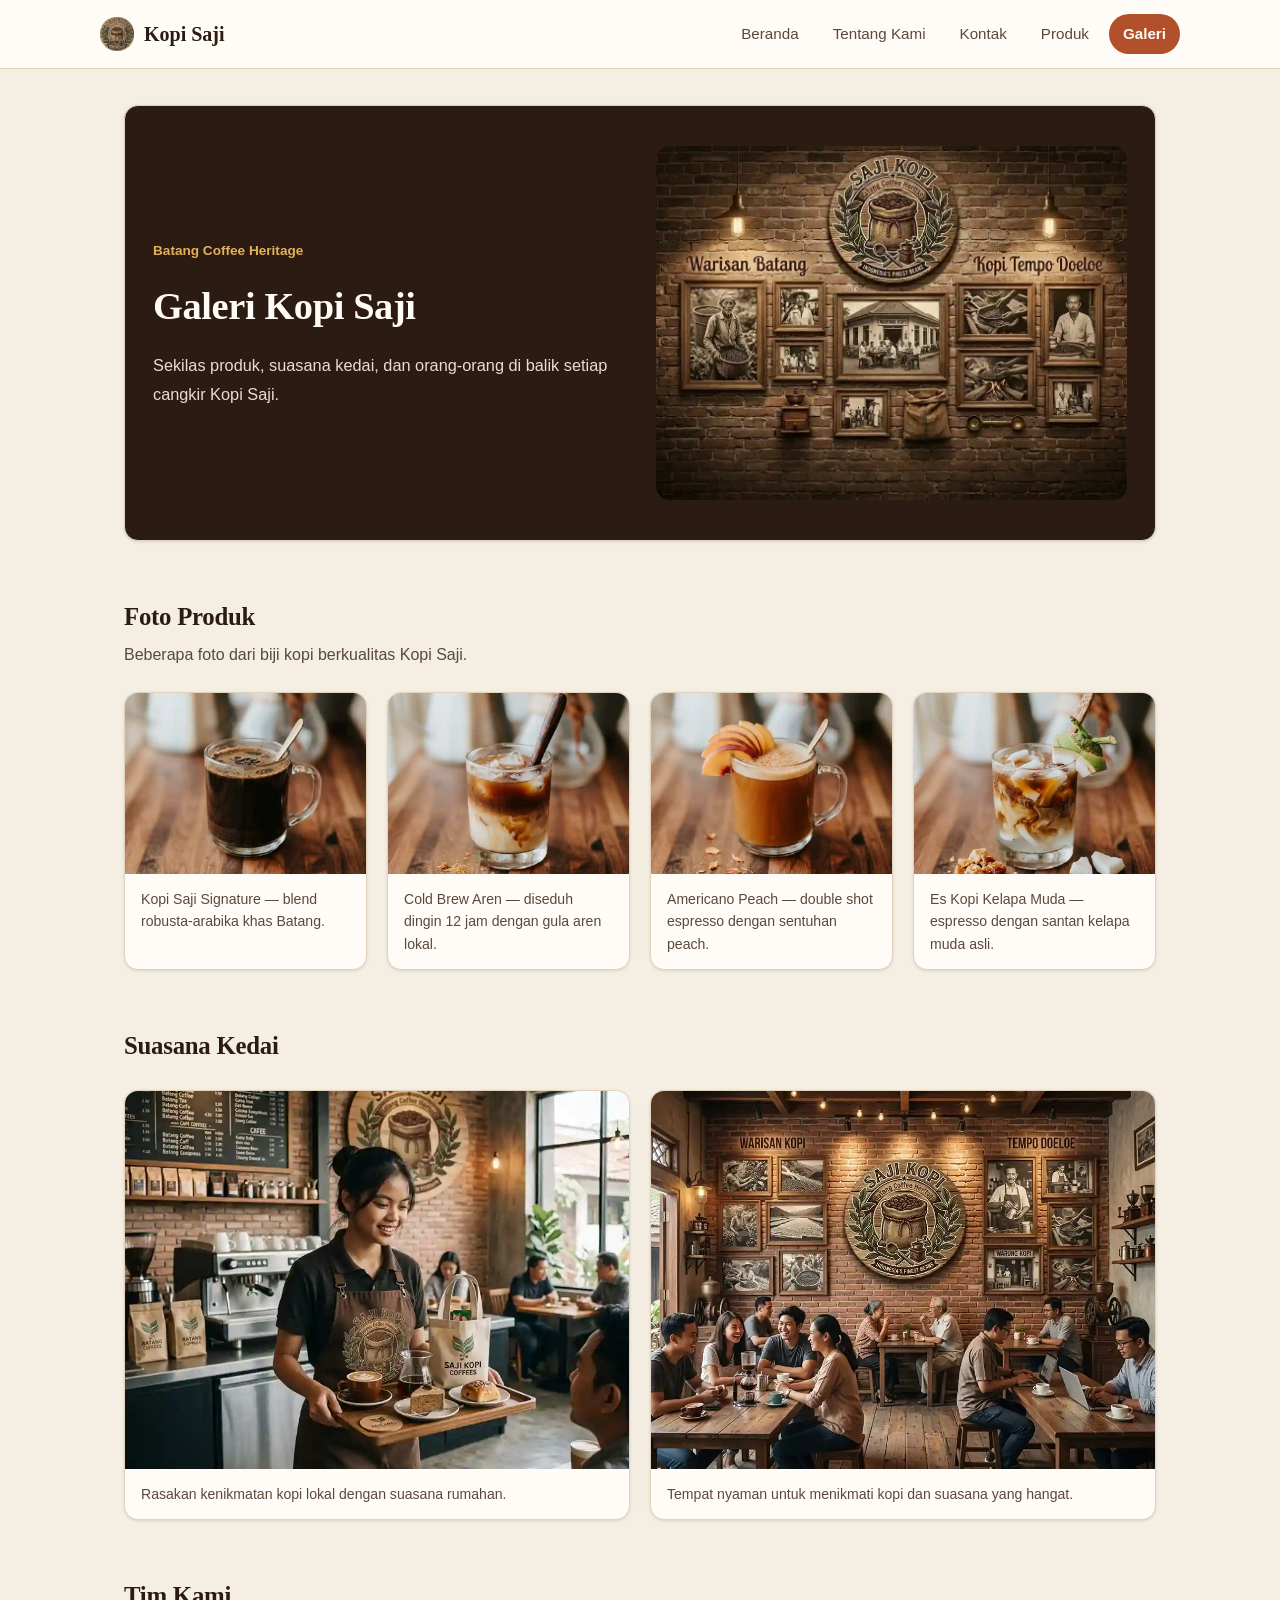
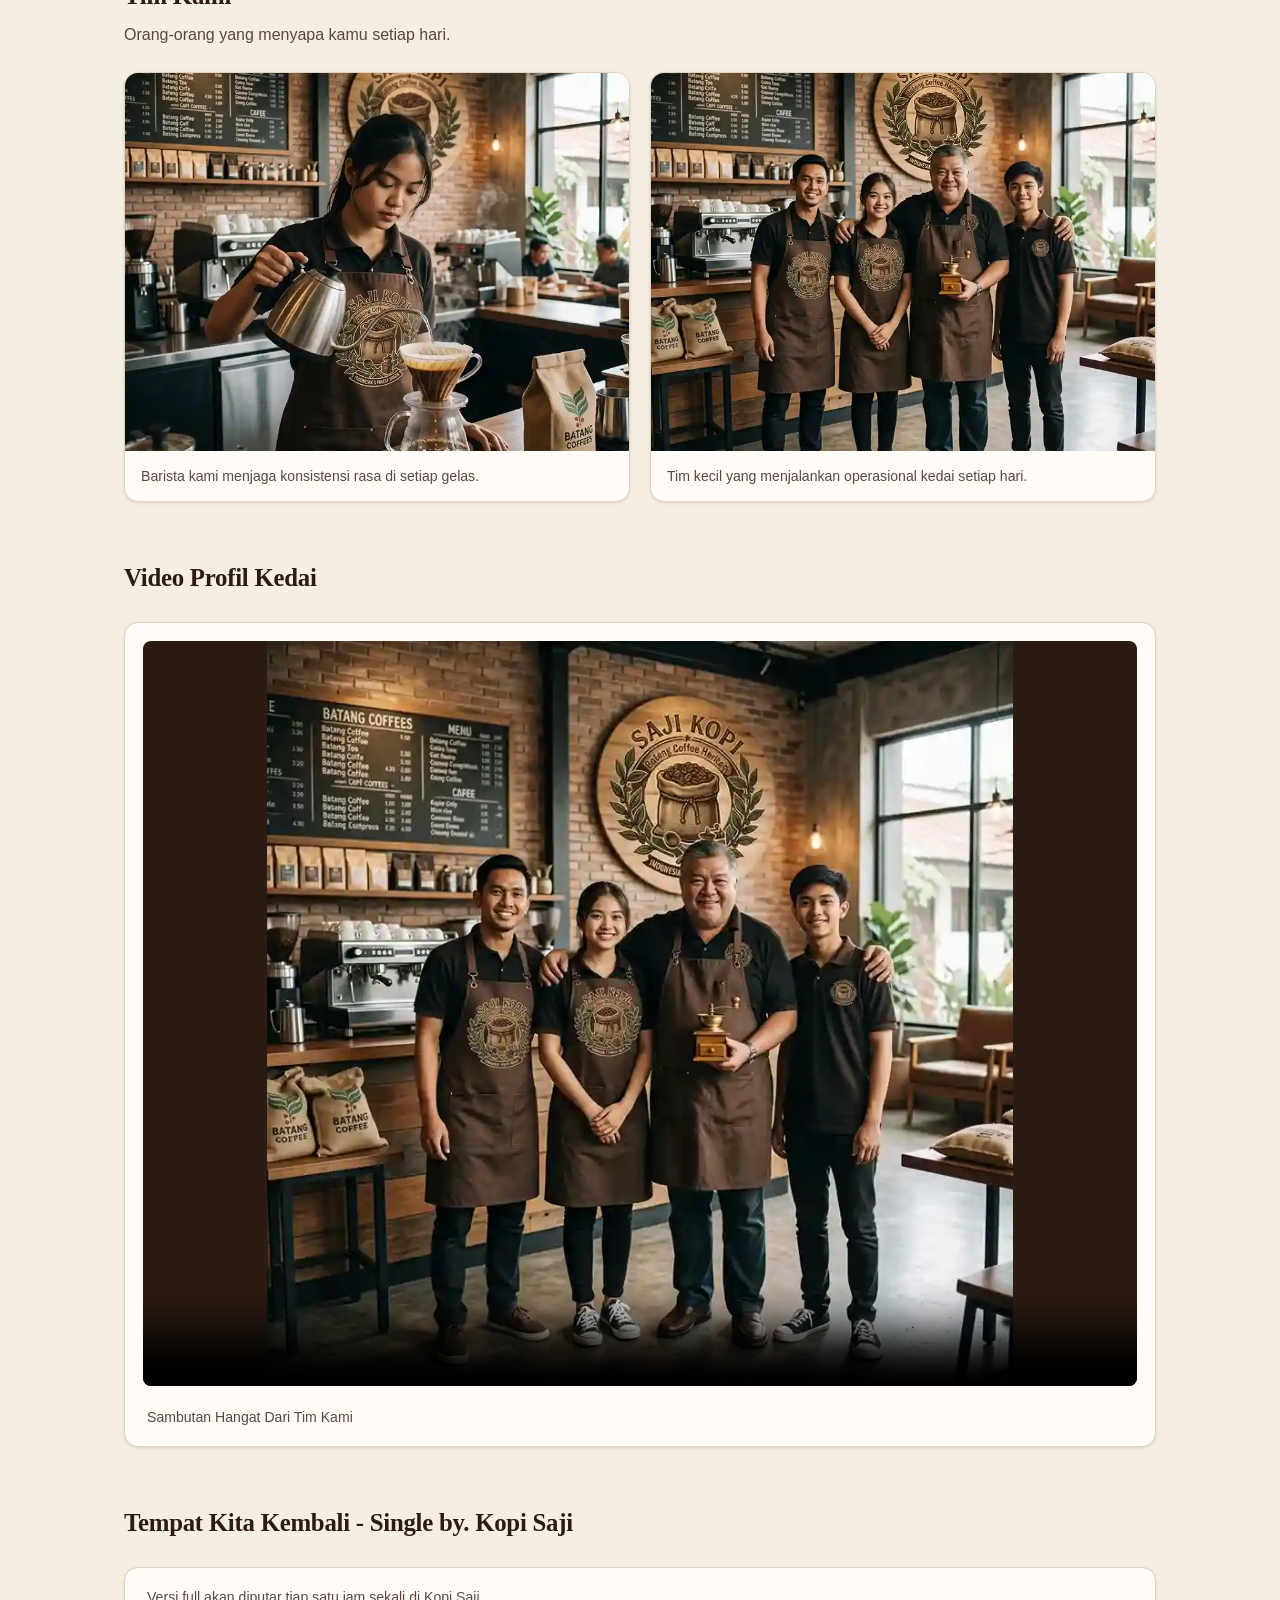
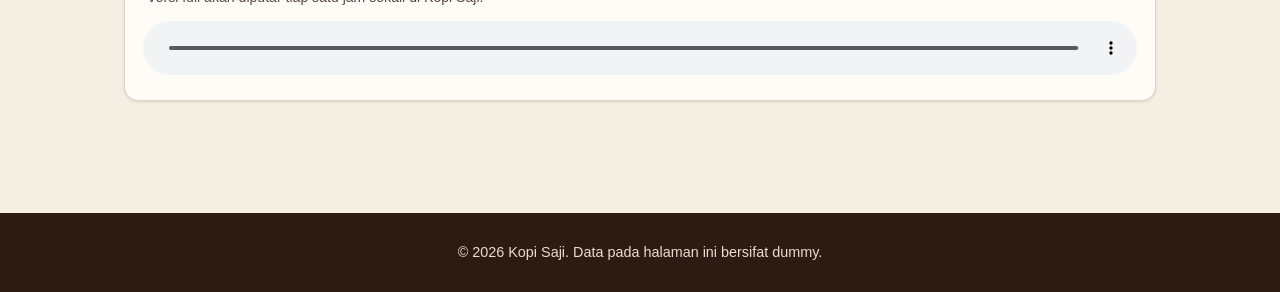
==== galeri.html @ 30e8d6aa "feat p03: Penambahan navigasi galeri, produk, pembenahan layout dan media" ====
<!DOCTYPE html>
<html lang="id">

<head>
    <meta charset="utf-8" />
    <meta name="viewport" content="width=device-width, initial-scale=1" />
    <title>Galeri Kopi Saji - Website UMKM</title>
    <link rel="stylesheet" href="css/style.css" />
</head>

<body>
    <a class="skip-link" href="#konten">Lewati ke konten utama</a>
    <header class="site-header">
        <nav class="nav" aria-label="Navigasi utama">
            <a class="brand" href="index.html">
                <img class="brand-mark" src="assets/images/logo_saji.webp" alt="logo kopi saji" width="34" height="34">
                Kopi Saji
            </a>
            <ul class="nav-list">
                <li><a href="index.html">Beranda</a></li>
                <li><a href="tentang.html">Tentang Kami</a></li>
                <li><a href="index.html#kontak">Kontak</a></li>
                <li><a href="produk.html">Produk</a></li>
                <li><a class="active" aria-current="page" href="galeri.html">Galeri</a></li>
            </ul>
        </nav>
    </header>

    <main id="konten" class="page">
        <section class="about-hero" aria-labelledby="galeri-hero-title">
            <div class="about-copy">
                <span class="eyebrow">Batang Coffee Heritage</span>
                <h1 id="galeri-hero-title">Galeri Kopi Saji</h1>
                <p class="about-desc">Sekilas produk, suasana kedai, dan orang-orang di balik setiap cangkir Kopi
                    Saji.</p>
            </div>
            <div class="about-img-wrapper">
                <img src="assets/images/galeri_saji.webp"
                    alt="Bingkai tempoe doeloe saji" class="about-img" />
            </div>
        </section>

        <section class="section" aria-labelledby="produk-media-title">
            <div class="section-head">
                <h2 id="produk-media-title">Foto Produk</h2>
                <p>Beberapa foto dari biji kopi berkualitas Kopi Saji.</p>
            </div>
            <div class="gallery-grid">
                <figure class="media-card">
                    <img src="assets/images/kopi_signature.webp" alt="Kopi Saji Signature disajikan dalam gelas" />
                    <figcaption>Kopi Saji Signature — blend robusta-arabika khas Batang.</figcaption>
                </figure>
                <figure class="media-card">
                    <img src="assets/images/cold_brew_aren.webp" alt="Cold Brew Aren dengan es dalam gelas" />
                    <figcaption>Cold Brew Aren — diseduh dingin 12 jam dengan gula aren lokal.</figcaption>
                </figure>
                <figure class="media-card">
                    <img src="assets/images/peach_coffee.webp" alt="Americano Peach dengan potongan buah peach" />
                    <figcaption>Americano Peach — double shot espresso dengan sentuhan peach.</figcaption>
                </figure>
                <figure class="media-card">
                    <img src="assets/images/es_kopi_kelapa.webp"
                        alt="Es Kopi Kelapa Muda dengan serutan kelapa di atasnya" />
                    <figcaption>Es Kopi Kelapa Muda — espresso dengan santan kelapa muda asli.</figcaption>
                </figure>
            </div>
        </section>

        <section class="section" aria-labelledby="suasana-title">
            <div class="section-head">
                <h2 id="suasana-title">Suasana Kedai</h2>
            </div>
            <div class="gallery-grid">
                <figure class="media-card">
                    <img src="assets/images/waiters_saji.webp"
                        alt="Suasana kedai Kopi Saji dengan waiters yang siap melayani" />
                    <figcaption>Rasakan kenikmatan kopi lokal dengan suasana rumahan.</figcaption>
                </figure>
                <figure class="media-card">
                    <img src="assets/images/suasana_saji.webp" alt="Suasana pelanggan di kedai Kopi Saji" />
                    <figcaption>Tempat nyaman untuk menikmati kopi dan suasana yang hangat.</figcaption>
                </figure>
            </div>
        </section>

        <section class="section" aria-labelledby="tim-title">
            <div class="section-head">
                <h2 id="tim-title">Tim Kami</h2>
                <p>Orang-orang yang menyapa kamu setiap hari.</p>
            </div>
            <div class="gallery-grid">
                <figure class="media-card">
                    <img src="assets/images/barista_saji.webp" alt="Barista Kopi Saji sedang menyeduh kopi" />
                    <figcaption>Barista kami menjaga konsistensi rasa di setiap gelas.</figcaption>
                </figure>
                <figure class="media-card">
                    <img src="assets/images/saji_team.webp" alt="Tim Kopi Saji berfoto bersama di depan kedai" />
                    <figcaption>Tim kecil yang menjalankan operasional kedai setiap hari.</figcaption>
                </figure>
            </div>
        </section>

        <section class="section" aria-labelledby="video-title">
            <div class="section-head">
                <h2 id="video-title">Video Profil Kedai</h2>
            </div>
            <div class="video-wrap">
                <video controls poster="assets/images/saji_team.webp" aria-describedby="video-note">
                    <source src="assets/video/video_tim_saji.mp4" type="video/mp4">
                    Browser Anda tidak mendukung pemutar video. Silakan unduh video profil kedai melalui tautan
                    WhatsApp kami.
                </video>
                <p id="video-note" class="video-caption">Sambutan Hangat Dari Tim Kami</p>
            </div>
        </section>

        <section class="section" aria-labelledby="audio-title">
            <div class="section-head">
                <h2 id="audio-title">Tempat Kita Kembali - Single by. Kopi Saji</h2>
            </div>
            <div class="video-wrap">
                <p id="audio-note" class="video-caption audio-caption">Versi full akan diputar tiap satu jam sekali di Kopi Saji.</p>
                <audio controls aria-describedby="audio-note" class="audio-player"
                    src="./assets/audio/tempat_kita_kembali.mp3">
                    Browser Anda tidak mendukung pemutar audio.
                </audio>
            </div>
        </section>
    </main>

    <footer class="site-footer">
        <p>&copy; 2026 Kopi Saji. Data pada halaman ini bersifat dummy.</p>
    </footer>

    <script src="js/script.js"></script>
</body>

</html>
---- css/style.css ----
:root {
    --ink: #2c1b12;
    --ink-soft: #5a483c;
    --cream: #f4eee3;
    --paper: #fffcf7;
    --line: #e2d3be;
    --table-border: #b99b72;
    --rust: #b1502a;
    --rust-dark: #8f3f20;
    --gold: #c98a2b;
    --gold-light: #e3b15c;
    --moss: #57623e;

    --font-display: "Iowan Old Style", "Palatino Linotype", Georgia, "Times New Roman", serif;
    --font-body: "Segoe UI", "Helvetica Neue", Arial, sans-serif;

    --radius-lg: 22px;
    --radius-md: 14px;
    --radius-sm: 8px;
    --shadow-card: 0 1px 3px rgba(44, 27, 18, 0.12);
    --content-w: 1080px;
}

* {
    box-sizing: border-box;
}

html {
    scroll-behavior: smooth;
}

@media (prefers-reduced-motion: reduce) {
    html {
        scroll-behavior: auto;
    }

    * {
        animation-duration: 0.01ms !important;
        transition-duration: 0.01ms !important;
    }
}

body {
    margin: 0;
    color: var(--ink);
    background-color: var(--cream);
    font-family: var(--font-body);
    line-height: 1.6;
}

h1,
h2,
h3 {
    font-family: var(--font-display);
    color: var(--ink);
    letter-spacing: -0.01em;
}

p {
    max-width: 68ch;
}

a {
    color: var(--rust-dark);
}

img {
    max-width: 100%;
    height: auto;
    display: block;
}

.page {
    max-width: var(--content-w);
    margin: 0 auto;
    padding: 36px 24px 64px;
}

/* Header & navigasi */
#kontak {
    scroll-margin-top: 90px;
}

.site-header {
    padding: 14px 24px;
    background: var(--paper);
    border-bottom: 1px solid var(--line);
    position: sticky;
    top: 0;
    z-index: 20;
}

.nav {
    max-width: var(--content-w);
    margin: 0 auto;
    display: flex;
    align-items: center;
    justify-content: space-between;
    gap: 16px;
    flex-wrap: wrap;
}

.brand {
    display: inline-flex;
    align-items: center;
    gap: 10px;
    color: var(--ink);
    font-family: var(--font-display);
    font-weight: 700;
    font-size: 1.25rem;
    text-decoration: none;
}

.brand-mark {
    width: 34px;
    height: 34px;
    flex-shrink: 0;
}

.nav-toggle {
    display: none;
}

.nav-list {
    display: flex;
    padding: 0;
    margin: 0;
    list-style: none;
    gap: 6px;
    flex-wrap: wrap;
}

.nav-list a {
    display: inline-block;
    padding: 8px 14px;
    border-radius: 999px;
    color: var(--ink-soft);
    text-decoration: none;
    font-size: 0.95rem;
}

.nav-list a:hover {
    background: var(--cream);
    color: var(--ink);
}

.nav-list a.active,
.nav-list a[aria-current="page"] {
    font-weight: 700;
    color: var(--paper);
    background: var(--rust);
}

@media (max-width: 640px) {
    .nav-list {
        width: 100%;
        justify-content: flex-start;
        gap: 4px;
    }

    .nav-list a {
        padding: 8px 10px;
        font-size: 0.88rem;
    }
}

/*Hero*/
.hero {
    padding: 44px 32px;
    color: var(--paper);
    background: var(--ink);
    border-radius: var(--radius-md);
    display: grid;
    grid-template-columns: 1.1fr 0.9fr;
    align-items: center;
    gap: 32px;
}

.eyebrow {
    display: inline-block;
    font-size: 0.85rem;
    font-weight: 600;
    color: var(--gold-light);
    margin-bottom: 14px;
}

.hero h1 {
    margin: 0 0 14px 0;
    color: var(--paper);
    font-size: clamp(2.1rem, 4vw, 3rem);
    line-height: 1.08;
}

.hero-desc {
    margin: 0 0 26px 0;
    max-width: 42ch;
    font-size: 1.05rem;
    color: #ecdccd;
}

.hero-action {
    margin: 0;
}

button,
.btn {
    padding: 13px 28px;
    color: var(--ink);
    font-weight: 700;
    font-size: 0.95rem;
    font-family: var(--font-body);
    cursor: pointer;
    background-color: var(--gold-light);
    border: none;
    border-radius: 999px;
    transition: background-color 0.2s, transform 0.1s;
}

button:hover,
.btn:hover {
    background-color: var(--gold);
}

button:active,
.btn:active {
    transform: scale(0.98);
}

.hero-img {
    width: 100%;
    aspect-ratio: 4 / 3;
    object-fit: cover;
    border-radius: var(--radius-md);
}

@media (max-width: 720px) {
    .hero {
        grid-template-columns: 1fr;
        padding: 40px 22px;
        text-align: left;
    }
}

/*Section*/
.section {
    margin-top: 56px;
}

.section-head {
    margin-bottom: 24px;
    max-width: 62ch;
}

.section-head h2 {
    font-size: 1.55rem;
    margin: 0 0 6px 0;
}

.section-head p {
    margin: 0;
    color: var(--ink-soft);
}

/*Kontak*/
.contact-card {
    background: var(--paper);
    border: 1px solid var(--line);
    border-radius: var(--radius-lg);
    padding: 8px;
    box-shadow: var(--shadow-card);
    display: grid;
    grid-template-columns: repeat(3, 1fr);
}

.contact-item {
    padding: 22px 20px;
}

.contact-item strong {
    display: block;
    color: var(--rust-dark);
    margin-bottom: 6px;
    font-size: 0.95rem;
    font-family: var(--font-display);
}

.contact-item p {
    margin: 0;
    font-size: 0.92rem;
    color: var(--ink-soft);
}

.contact-item a {
    color: var(--rust-dark);
    font-weight: 700;
    text-decoration: underline;
}

.contact-item a:hover {
    color: var(--ink);
}

@media (max-width: 700px) {
    .contact-card {
        grid-template-columns: 1fr;
    }
}

/*Product cards*/
.products {
    display: grid;
    grid-template-columns: repeat(auto-fit, minmax(220px, 1fr));
    gap: 20px;
}

.product-card {
    background: var(--paper);
    border: 1px solid var(--line);
    border-radius: var(--radius-md);
    overflow: hidden;
    box-shadow: var(--shadow-card);
    margin: 0;
}

.product-card img {
    width: 100%;
    aspect-ratio: 4 / 3;
    object-fit: cover;
}

.product-card figcaption {
    padding: 16px 18px 18px;
}

.product-header {
    display: flex;
    align-items: baseline;
    justify-content: space-between;
    gap: 8px;
    margin-bottom: 6px;
}

.product-header h3 {
    margin: 0;
    font-size: 1.05rem;
}

.price {
    flex-shrink: 0;
    font-weight: 700;
    font-family: var(--font-body);
    color: var(--rust-dark);
    background-color: #f7ede2;
    padding: 4px 10px;
    border-radius: var(--radius-sm);
    font-size: 0.85rem;
    white-space: nowrap;
}

.product-card p {
    margin: 0;
    font-size: 0.9rem;
    color: var(--ink-soft);
}

.new-badge {
    display: inline-block;
    font-size: 0.72rem;
    font-weight: 700;
    color: var(--paper);
    background: var(--moss);
    padding: 3px 9px;
    border-radius: 999px;
    margin-bottom: 8px;
}

/*Aside*/
.aside-note {
    margin-top: 44px;
    background: var(--paper);
    border-left: 4px solid var(--rust);
    border-radius: var(--radius-md);
    padding: 22px 26px;
    box-shadow: var(--shadow-card);
}

.aside-note h2 {
    margin: 0 0 8px 0;
    font-size: 1.1rem;
    color: var(--rust-dark);
}

.aside-note p {
    margin: 0;
    font-size: 0.95rem;
    color: var(--ink-soft);
}

/*Hero card (Tentang / Produk / Galeri)*/
.about-hero {
    background: var(--ink);
    border: 1px solid var(--line);
    border-radius: var(--radius-md);
    padding: 40px 28px;
    display: grid;
    grid-template-columns: 1fr 1fr;
    gap: 32px;
    align-items: center;
    box-shadow: var(--shadow-card);
}

.about-hero .eyebrow {
    color: var(--gold-light);
}

.about-hero h1 {
    margin: 0 0 14px 0;
    font-size: clamp(1.9rem, 3.4vw, 2.4rem);
    color: var(--paper);
}

.about-desc {
    margin: 0;
    color: #ecdccd;
    font-size: 1.02rem;
    line-height: 1.75;
}

.about-img {
    width: 100%;
    aspect-ratio: 4 / 3;
    object-fit: cover;
    border-radius: var(--radius-md);
}

@media (max-width: 720px) {
    .about-hero {
        grid-template-columns: 1fr;
        padding: 32px 22px;
    }
}

.values-grid {
    display: grid;
    grid-template-columns: repeat(auto-fit, minmax(230px, 1fr));
    gap: 20px;
}

.value-item {
    background: var(--paper);
    border: 1px solid var(--line);
    border-radius: var(--radius-md);
    padding: 26px 22px;
    box-shadow: var(--shadow-card);
}

.value-icon {
    width: 40px;
    height: 40px;
    color: var(--rust);
    margin-bottom: 14px;
}

.value-item h3 {
    margin: 0 0 8px 0;
    font-size: 1.08rem;
}

.value-item p {
    margin: 0;
    font-size: 0.92rem;
    color: var(--ink-soft);
    line-height: 1.55;
}

/*Produk — kategori & tabel*/
.intro-lede {
    font-size: 1.05rem;
    color: var(--ink-soft);
    max-width: 62ch;
}

.category-list {
    display: grid;
    grid-template-columns: repeat(auto-fit, minmax(200px, 1fr));
    gap: 14px;
    padding: 0;
    margin: 0 0 8px 0;
    list-style: none;
}

.category-list li {
    background: var(--paper);
    border: 1px solid var(--line);
    border-radius: var(--radius-sm);
    padding: 14px 16px;
    font-size: 0.92rem;
    color: var(--ink-soft);
}

.price-table-wrap {
    background: var(--paper);
    border: 1px solid var(--table-border);
    border-radius: var(--radius-md);
    overflow: hidden;
    overflow-x: auto;
}

table {
    width: 100%;
    border-collapse: collapse;
    min-width: 480px;
}

caption {
    text-align: left;
    font-weight: 700;
    padding: 16px 18px 4px;
    font-family: var(--font-display);
    color: var(--ink);
}

thead th {
    text-align: left;
    font-size: 0.82rem;
    letter-spacing: 0.02em;
    color: var(--paper);
    background: var(--rust-dark);
    padding: 12px 18px;
    border-bottom: 2px solid var(--ink);
}

tbody th,
tbody td {
    padding: 12px 18px;
    border-bottom: 1px solid var(--table-border);
    font-size: 0.94rem;
}

tbody th {
    text-align: left;
    font-weight: 600;
    color: var(--ink);
}

tbody td.price-cell {
    color: var(--rust-dark);
    font-weight: 700;
    white-space: nowrap;
}

tbody tr:nth-child(even) {
    background: var(--cream);
}

tbody tr:last-child th,
tbody tr:last-child td {
    border-bottom: none;
}

/*Galeri*/
.gallery-grid {
    display: grid;
    grid-template-columns: repeat(auto-fit, minmax(240px, 1fr));
    gap: 20px;
}

.media-card {
    margin: 0;
    background: var(--paper);
    border: 1px solid var(--line);
    border-radius: var(--radius-md);
    overflow: hidden;
    box-shadow: var(--shadow-card);
}

.media-card img {
    width: 100%;
    aspect-ratio: 4 / 3;
    object-fit: cover;
}

.media-card figcaption {
    padding: 14px 16px;
    font-size: 0.88rem;
    color: var(--ink-soft);
}

.video-wrap {
    background: var(--paper);
    border: 1px solid var(--line);
    border-radius: var(--radius-md);
    padding: 18px;
    box-shadow: var(--shadow-card);
}

.video-wrap video {
    width: 100%;
    aspect-ratio: 4 / 3;
    border-radius: var(--radius-sm);
    background: var(--ink);
}

.video-caption {
    margin: 12px 4px 0;
    font-size: 0.88rem;
    color: var(--ink-soft);
}

.audio-caption {
    margin: 0 4px 12px;
}

.audio-player {
    width: 100%;
}

/*Asebilitas dan footer*/
.skip-link {
    position: absolute;
    left: -9999px;
    padding: 8px 12px;
    color: var(--paper);
    background: var(--ink);
    border-radius: var(--radius-sm);
    z-index: 30;
}

.skip-link:focus {
    top: 8px;
    left: 8px;
}

a:focus-visible,
button:focus-visible,
.nav-list a:focus-visible {
    outline: 3px solid #2563eb;
    outline-offset: 3px;
}

.site-footer {
    padding: 28px 24px;
    color: #ecdccd;
    text-align: center;
    background: var(--ink);
    margin-top: 48px;
    font-size: 0.9rem;
}

.site-footer p {
    margin: 0 auto;
    max-width: var(--content-w);
}
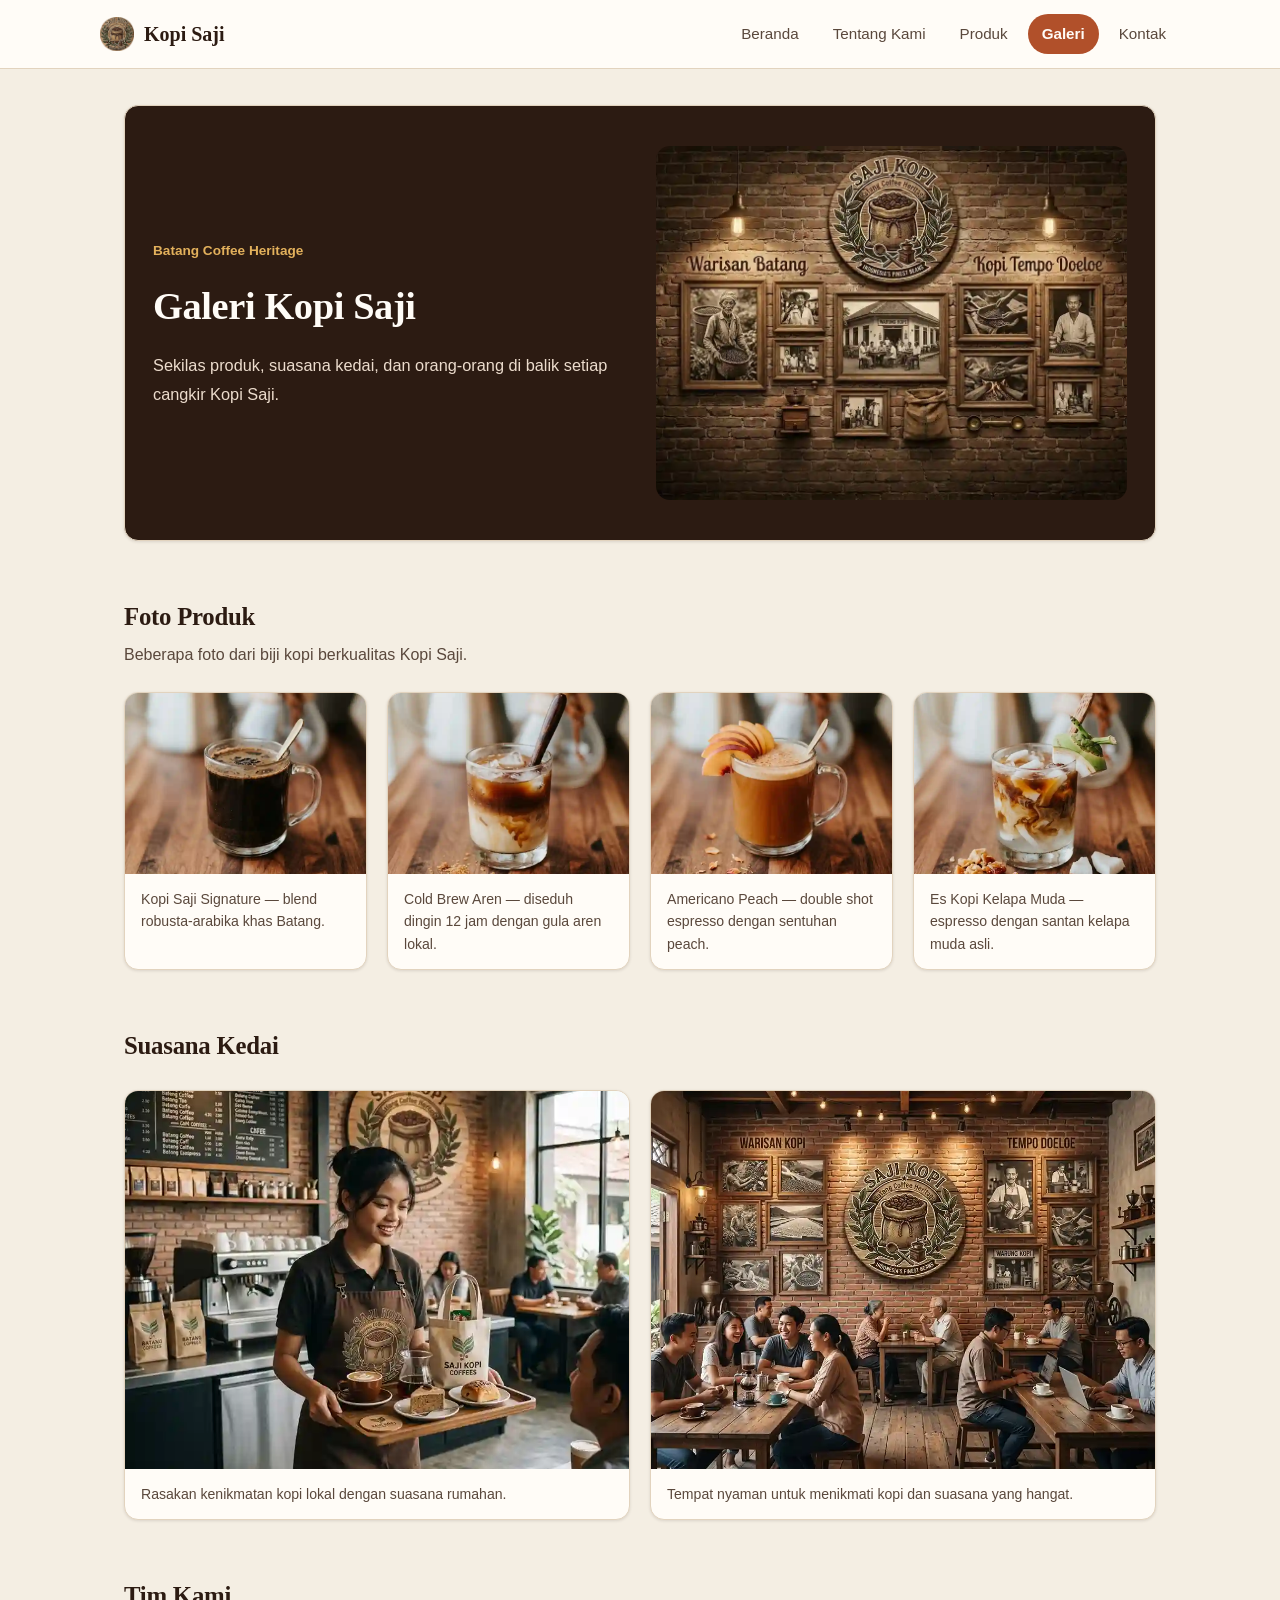
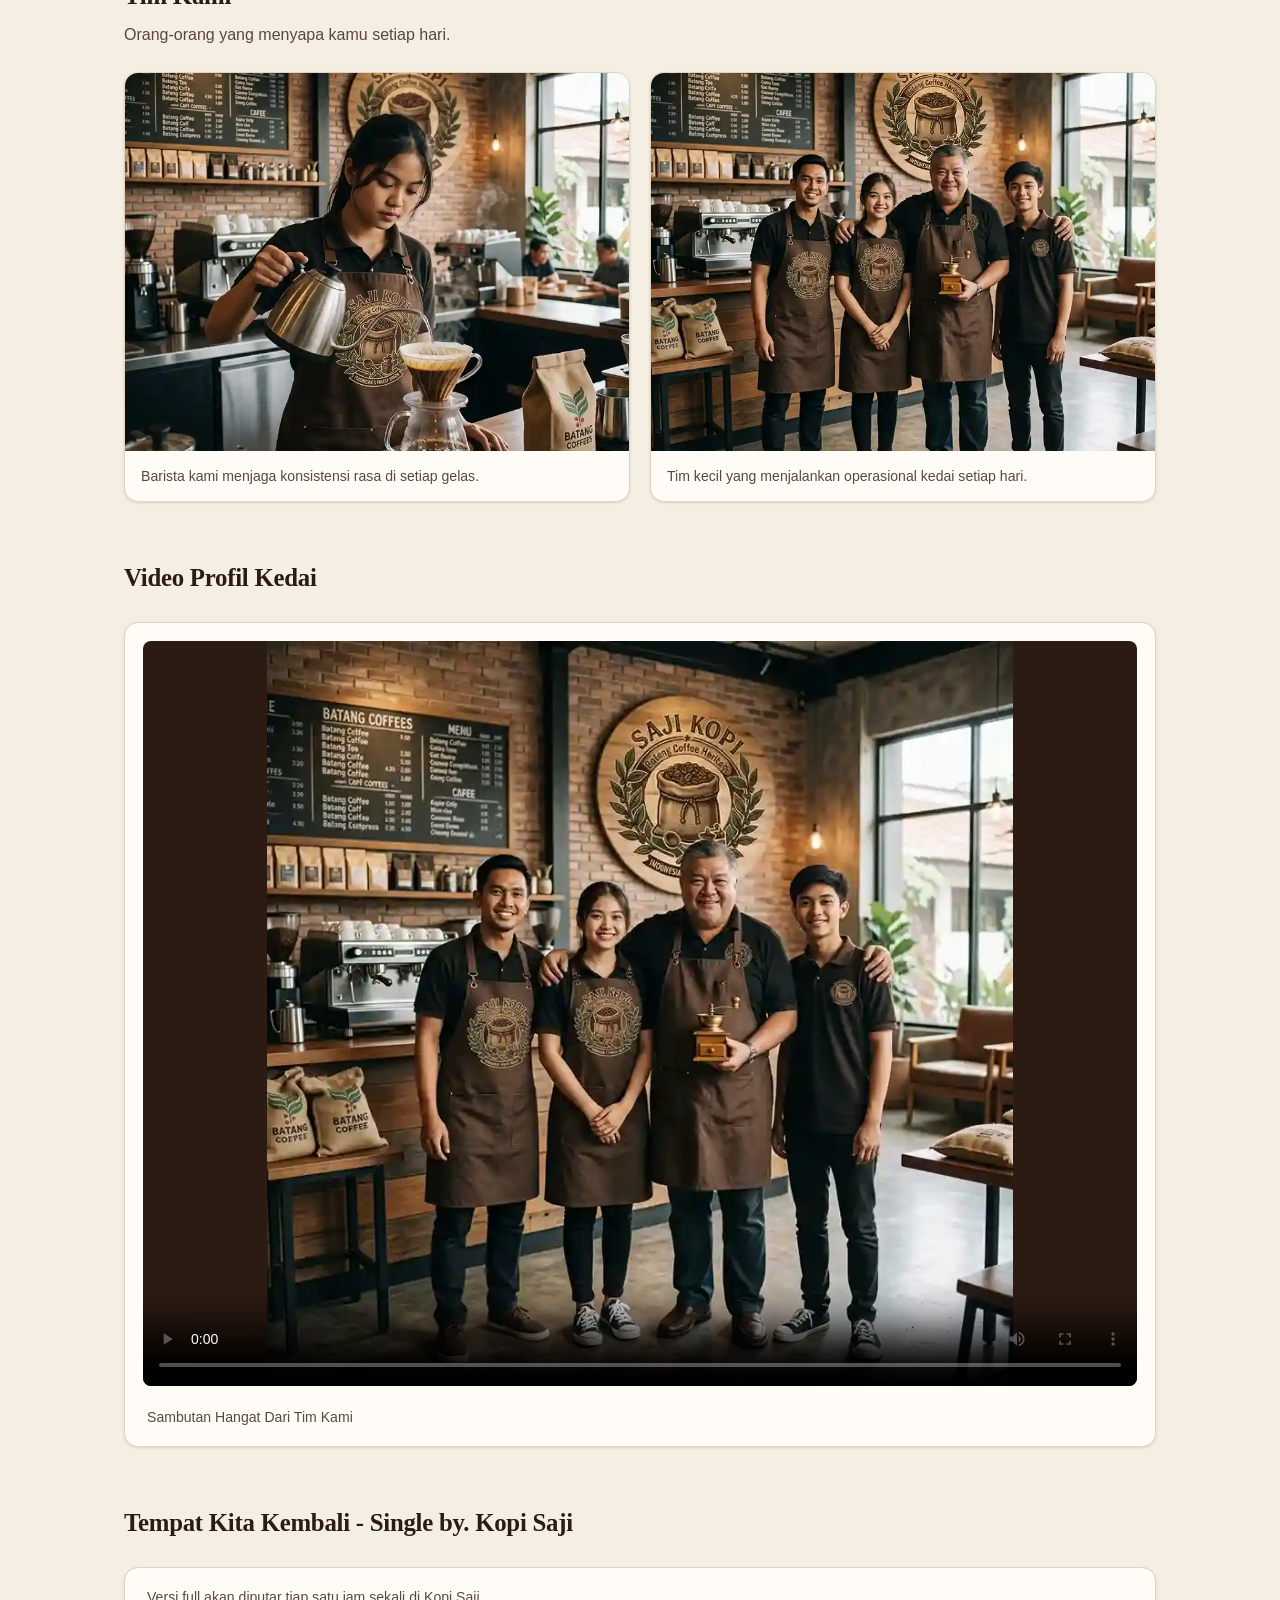
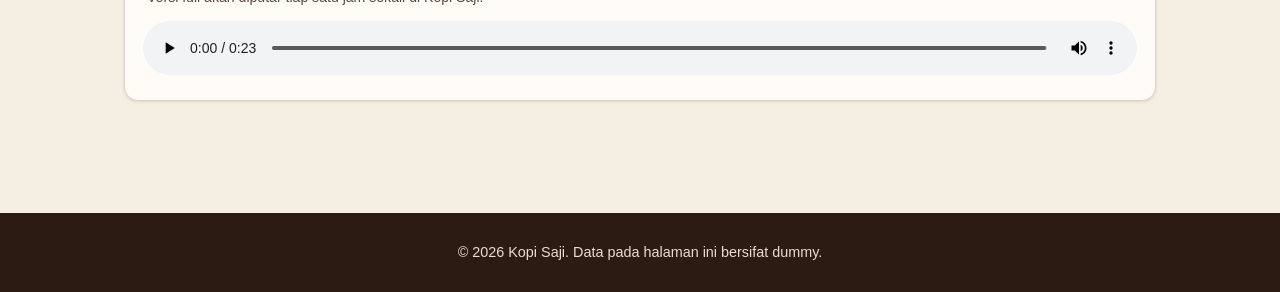
==== commit 7cb7e1f8: "feat P04: Penambahan navigasi KONTAK dan penambahan form.js" ====
--- a/galeri.html
+++ b/galeri.html
@@ -19,9 +19,9 @@
             <ul class="nav-list">
                 <li><a href="index.html">Beranda</a></li>
                 <li><a href="tentang.html">Tentang Kami</a></li>
-                <li><a href="index.html#kontak">Kontak</a></li>
                 <li><a href="produk.html">Produk</a></li>
                 <li><a class="active" aria-current="page" href="galeri.html">Galeri</a></li>
+                <li><a href="kontak.html">Kontak</a></li>
             </ul>
         </nav>
     </header>
@@ -131,8 +131,6 @@
     <footer class="site-footer">
         <p>&copy; 2026 Kopi Saji. Data pada halaman ini bersifat dummy.</p>
     </footer>
-
-    <script src="js/script.js"></script>
 </body>
 
 </html>
--- a/css/style.css
+++ b/css/style.css
@@ -633,6 +633,9 @@
 
 a:focus-visible,
 button:focus-visible,
+input:focus-visible,
+select:focus-visible,
+textarea:focus-visible,
 .nav-list a:focus-visible {
     outline: 3px solid #2563eb;
     outline-offset: 3px;
@@ -650,4 +653,183 @@
 .site-footer p {
     margin: 0 auto;
     max-width: var(--content-w);
+}
+
+/*Form kontak*/
+.contact-layout {
+    display: grid;
+    grid-template-columns: 1.6fr 1fr;
+    gap: 28px;
+    align-items: start;
+}
+
+.form-card {
+    display: grid;
+    grid-template-columns: 1fr 1fr;
+    gap: 0 20px;
+    padding: 28px 24px;
+    background: var(--paper);
+    border: 1px solid var(--line);
+    border-radius: var(--radius-lg);
+    box-shadow: var(--shadow-card);
+}
+
+.form-note,
+.form-card fieldset,
+.field-full,
+.form-card > button {
+    grid-column: 1 / -1;
+}
+
+.form-note {
+    margin: 0 0 20px 0;
+    font-size: 0.92rem;
+    color: var(--ink-soft);
+}
+
+.field {
+    margin-bottom: 18px;
+}
+
+.field label {
+    display: block;
+    margin-bottom: 6px;
+    font-weight: 600;
+}
+
+input[type="text"],
+input[type="email"],
+input[type="tel"],
+select,
+textarea {
+    width: 100%;
+    padding: 10px 12px;
+    font: inherit;
+    color: var(--ink);
+    background: #ffffff;
+    border: 1px solid var(--table-border);
+    border-radius: var(--radius-sm);
+}
+
+textarea {
+    resize: vertical;
+}
+
+.help-text {
+    margin: 6px 0 0 0;
+    font-size: 0.85rem;
+    color: var(--ink-soft);
+}
+
+fieldset {
+    margin: 0 0 18px 0;
+    padding: 14px 16px 8px;
+    border: 1px solid var(--line);
+    border-radius: var(--radius-sm);
+}
+
+legend {
+    padding: 0 8px;
+    font-weight: 600;
+}
+
+.choice-group {
+    display: grid;
+    grid-template-columns: repeat(auto-fit, minmax(170px, 1fr));
+    gap: 10px 20px;
+}
+
+.choice {
+    display: flex;
+    align-items: center;
+    gap: 8px;
+    margin-bottom: 8px;
+}
+
+.choice input {
+    margin: 0;
+    flex-shrink: 0;
+}
+
+.form-card > button {
+    justify-self: start;
+}
+
+/* Sidebar: info cepat + preview, mengisi ruang di samping form */
+.contact-side {
+    display: flex;
+    flex-direction: column;
+    gap: 20px;
+}
+
+.side-card {
+    padding: 22px 20px;
+    background: var(--paper);
+    border: 1px solid var(--line);
+    border-radius: var(--radius-lg);
+    box-shadow: var(--shadow-card);
+}
+
+.side-card h3 {
+    margin: 0 0 14px 0;
+    font-size: 1.05rem;
+    color: var(--rust-dark);
+}
+
+.side-list {
+    margin: 0;
+}
+
+.side-item {
+    padding: 10px 0;
+    border-top: 1px solid var(--line);
+}
+
+.side-item:first-child {
+    border-top: none;
+    padding-top: 0;
+}
+
+.side-item dt {
+    font-size: 0.82rem;
+    font-weight: 600;
+    color: var(--ink-soft);
+}
+
+.side-item dd {
+    margin: 3px 0 0 0;
+    font-size: 0.94rem;
+}
+
+.side-item dd a {
+    color: var(--rust-dark);
+    font-weight: 700;
+}
+
+#preview-form {
+    margin: 0;
+    padding: 16px;
+    color: var(--ink);
+    font-size: 0.88rem;
+    white-space: pre-wrap;
+    overflow-wrap: anywhere;
+    background: var(--cream);
+    border: 1px solid var(--line);
+    border-radius: var(--radius-md);
+}
+
+@media (max-width: 900px) {
+    .contact-layout {
+        grid-template-columns: 1fr;
+    }
+}
+
+@media (max-width: 560px) {
+    .form-card {
+        grid-template-columns: 1fr;
+    }
+
+    .field {
+        grid-column: 1 / -1;
+    }
 }
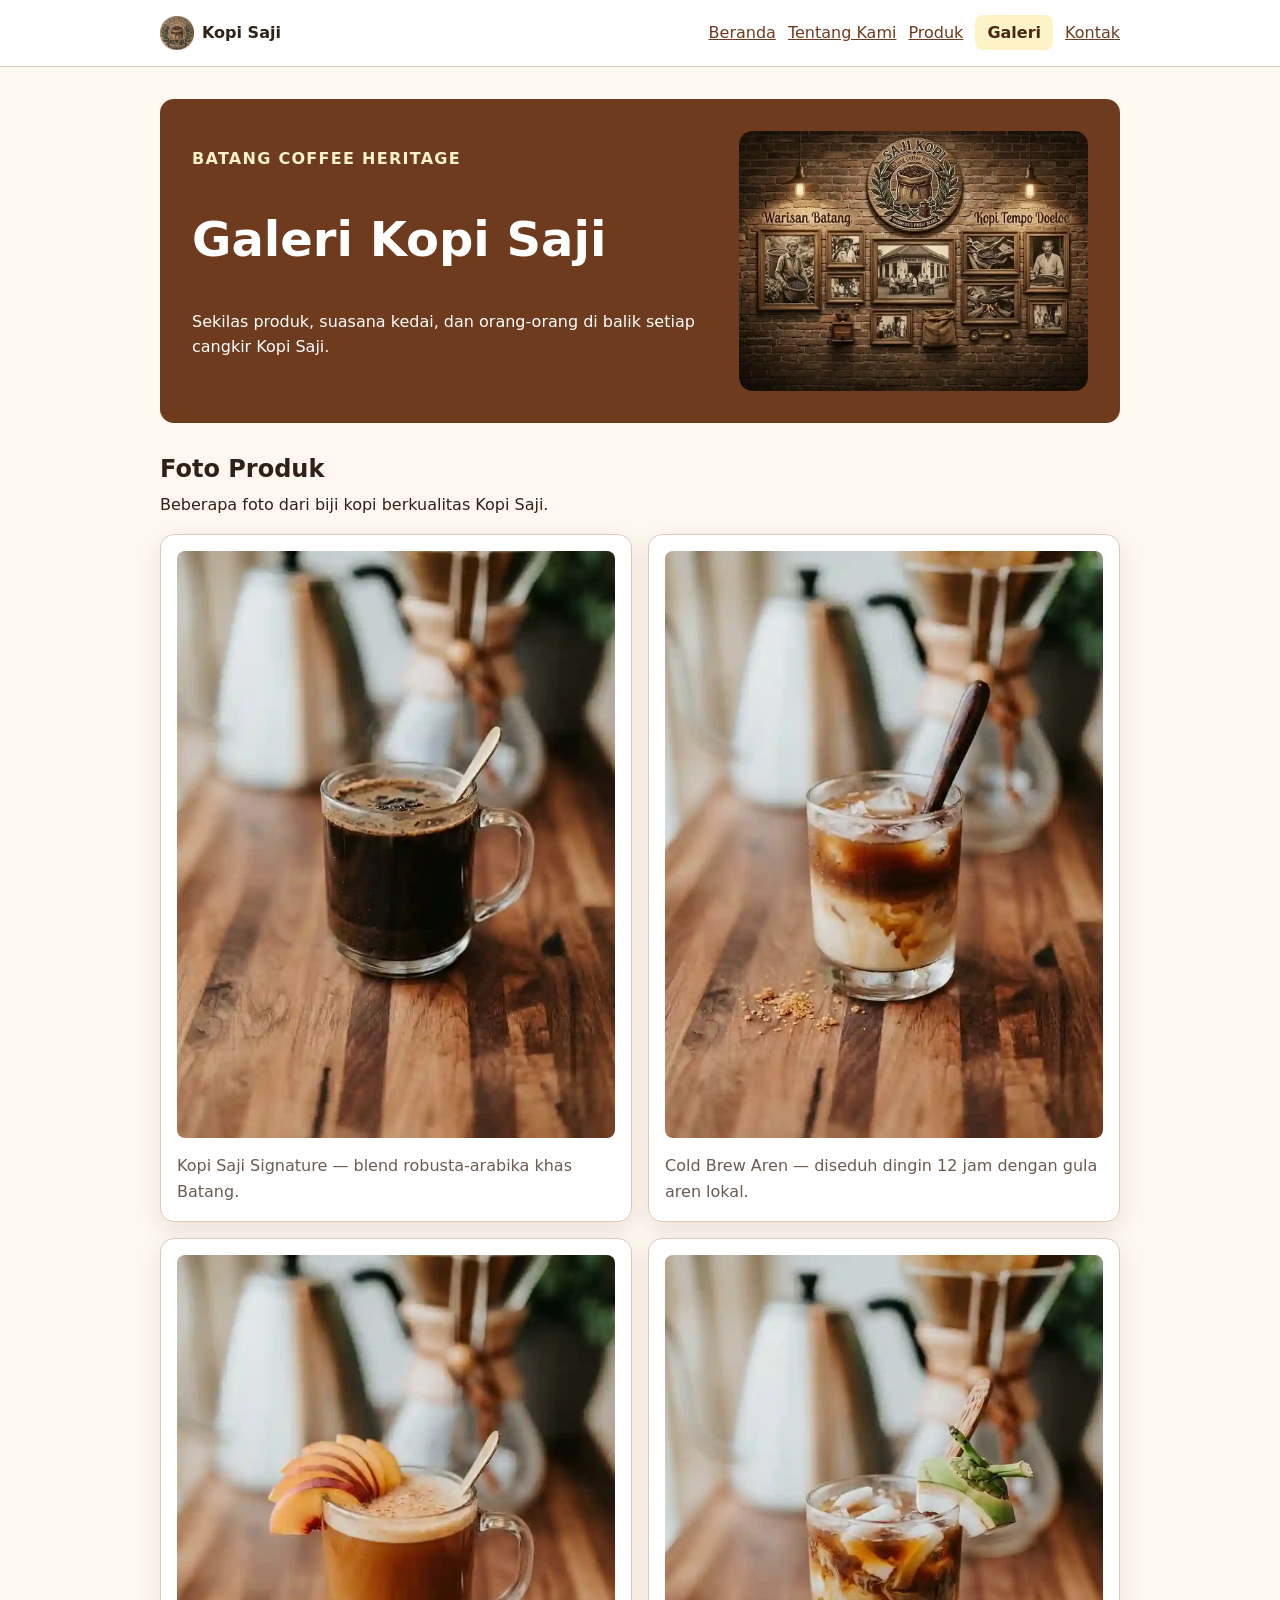
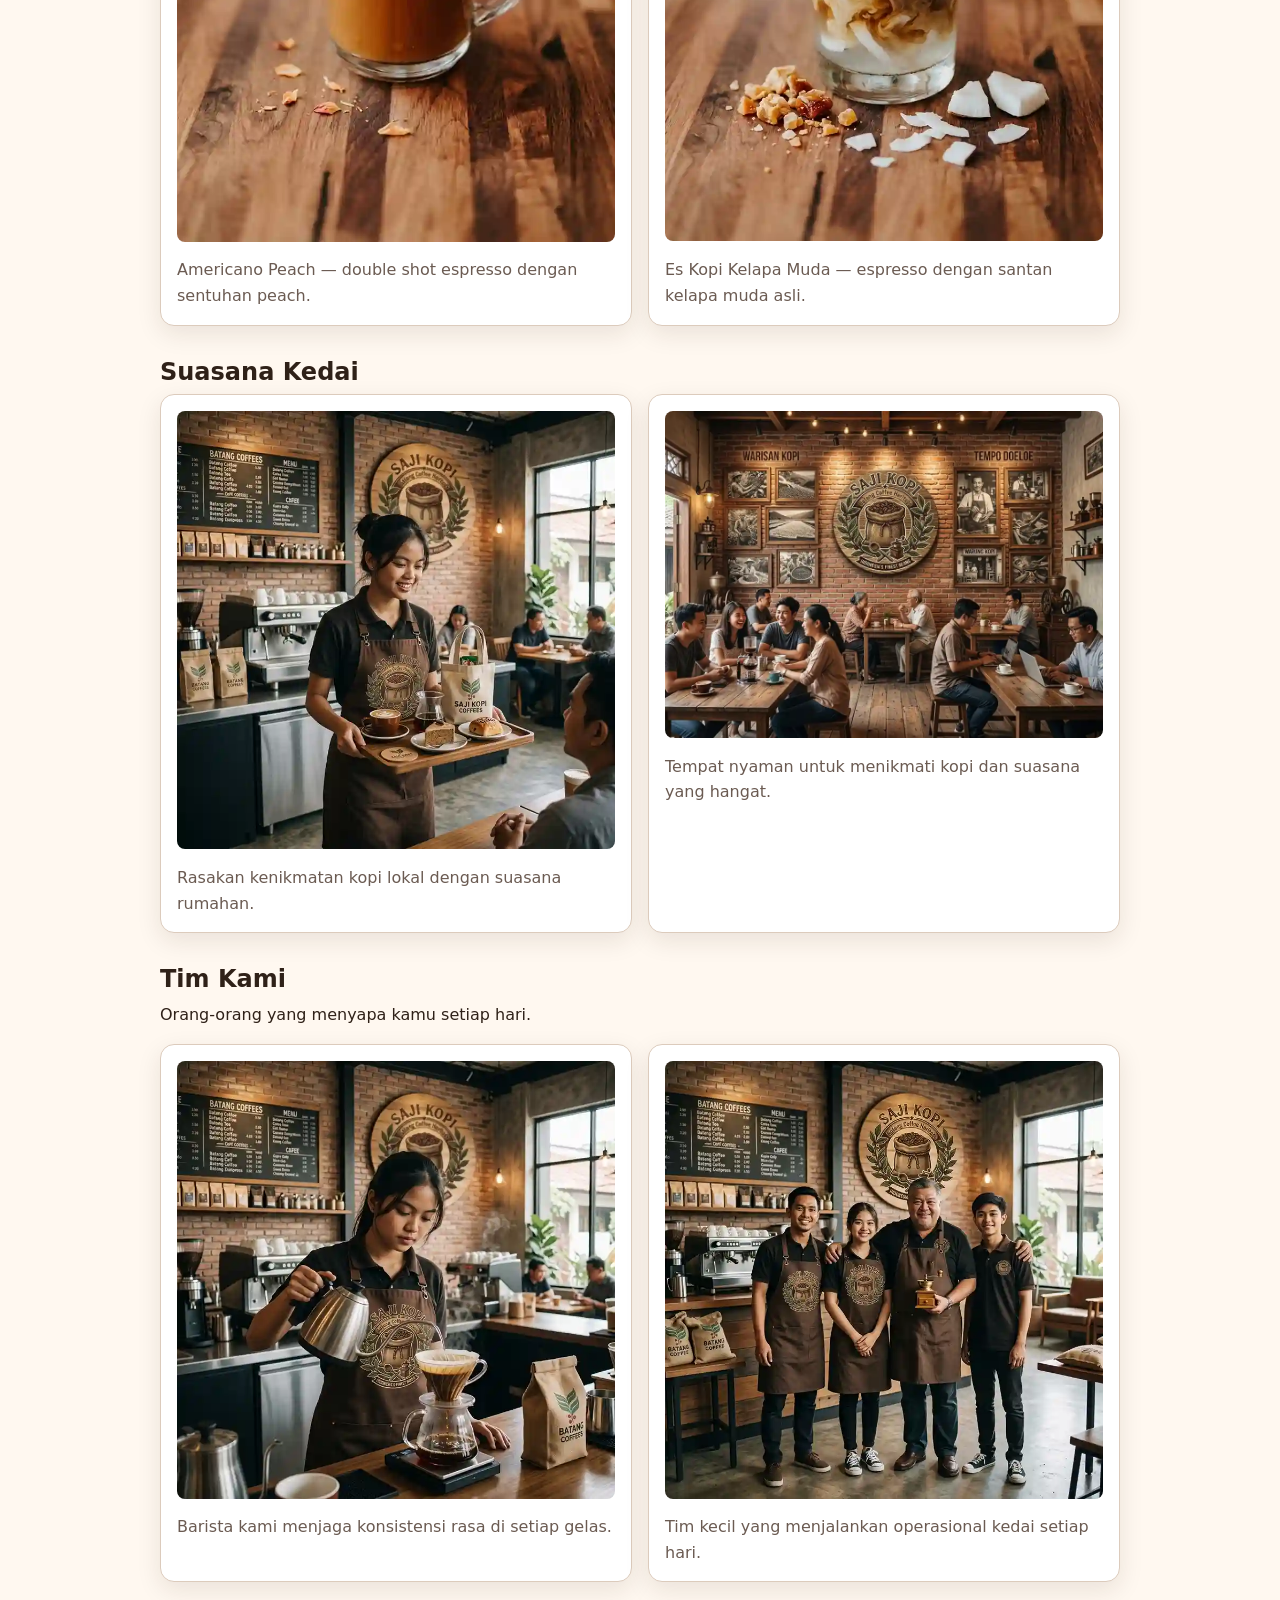
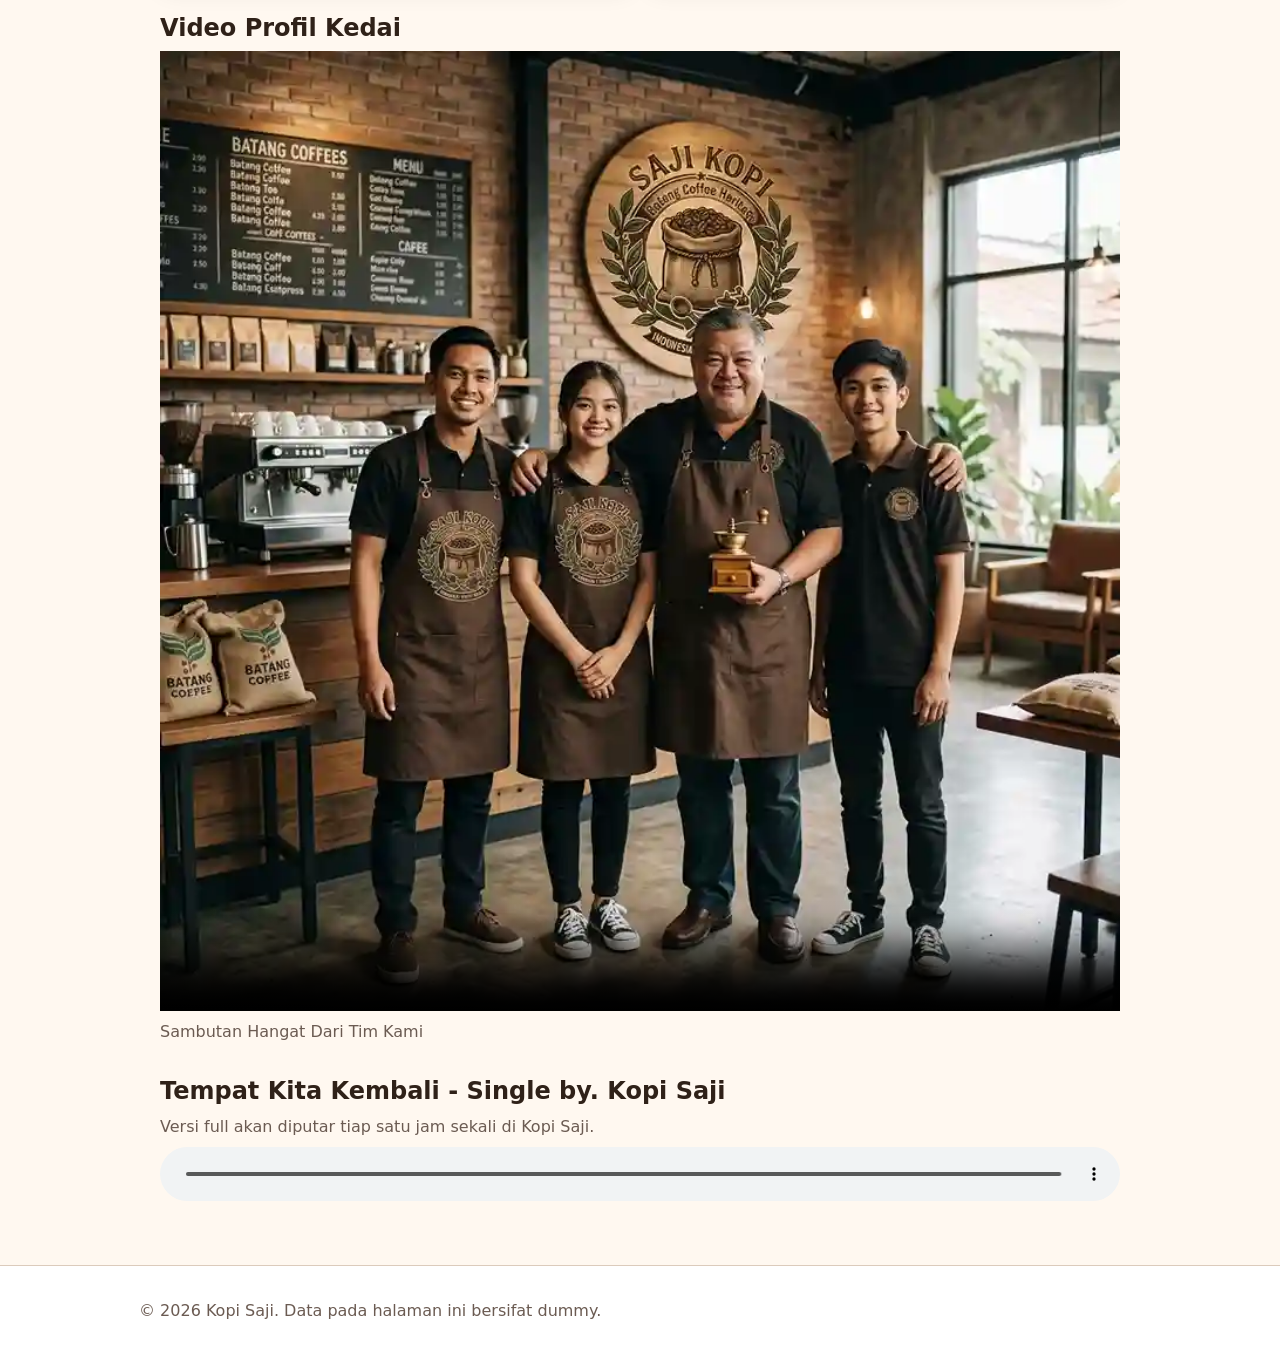
==== commit 3add9251: "feat (P06) : Penambahan flex dan grid di css dan penyesuaian di html" ====
--- a/galeri.html
+++ b/galeri.html
@@ -27,17 +27,13 @@
     </header>
 
     <main id="konten" class="page">
-        <section class="about-hero" aria-labelledby="galeri-hero-title">
-            <div class="about-copy">
-                <span class="eyebrow">Batang Coffee Heritage</span>
+        <section class="hero" aria-labelledby="galeri-hero-title">
+            <div class="hero-content">
+                <p class="eyebrow">Batang Coffee Heritage</p>
                 <h1 id="galeri-hero-title">Galeri Kopi Saji</h1>
-                <p class="about-desc">Sekilas produk, suasana kedai, dan orang-orang di balik setiap cangkir Kopi
-                    Saji.</p>
+                <p>Sekilas produk, suasana kedai, dan orang-orang di balik setiap cangkir Kopi Saji.</p>
             </div>
-            <div class="about-img-wrapper">
-                <img src="assets/images/galeri_saji.webp"
-                    alt="Bingkai tempoe doeloe saji" class="about-img" />
-            </div>
+            <img class="hero-image" src="assets/images/galeri_saji.webp" alt="Bingkai tempoe doeloe saji" />
         </section>
 
         <section class="section" aria-labelledby="produk-media-title">
@@ -121,7 +117,7 @@
             <div class="video-wrap">
                 <p id="audio-note" class="video-caption audio-caption">Versi full akan diputar tiap satu jam sekali di Kopi Saji.</p>
                 <audio controls aria-describedby="audio-note" class="audio-player"
-                    src="./assets/audio/tempat_kita_kembali.mp3">
+                    src="assets/audio/tempat_kita_kembali.mp3">
                     Browser Anda tidak mendukung pemutar audio.
                 </audio>
             </div>
--- a/css/style.css
+++ b/css/style.css
@@ -1,835 +1,612 @@
+/* =====================================================
+   Kopi Saji - style.css (P06: Layout Grid dan Flexbox)
+   Halaman utama P06: kontak.html
+   Tanpa media query atau breakpoint (ditunda ke P07)
+   ===================================================== */
+
+/* ---------- 1. Design token P05 ---------- */
 :root {
-    --ink: #2c1b12;
-    --ink-soft: #5a483c;
-    --cream: #f4eee3;
-    --paper: #fffcf7;
-    --line: #e2d3be;
-    --table-border: #b99b72;
-    --rust: #b1502a;
-    --rust-dark: #8f3f20;
-    --gold: #c98a2b;
-    --gold-light: #e3b15c;
-    --moss: #57623e;
-
-    --font-display: "Iowan Old Style", "Palatino Linotype", Georgia, "Times New Roman", serif;
-    --font-body: "Segoe UI", "Helvetica Neue", Arial, sans-serif;
-
-    --radius-lg: 22px;
-    --radius-md: 14px;
-    --radius-sm: 8px;
-    --shadow-card: 0 1px 3px rgba(44, 27, 18, 0.12);
-    --content-w: 1080px;
-}
-
-* {
+    --color-primary: #6f3b1f;
+    --color-primary-strong: #4b2715;
+    --color-text: #2f2118;
+    --color-muted: #6b5b52;
+    --color-surface: #ffffff;
+    --color-surface-soft: #fff8f0;
+    --color-border: #dccbbc;
+    --color-focus: #1d4ed8;
+    --space-1: 0.5rem;
+    --space-2: 0.75rem;
+    --space-3: 1rem;
+    --space-4: 1.5rem;
+    --space-5: 2rem;
+    --radius-sm: 0.5rem;
+    --radius-md: 0.875rem;
+    --shadow-card: 0 0.5rem 1.5rem rgb(47 33 24 / 0.1);
+    --bg-interactive: #8a4b1f;
+    --bg-interactive-strong: #5f3213;
+    --color-on-accent: #fff8f0;
+    --radius-lg: 1.25rem;
+    --color-highlight: #fef3c7;
+    --color-highlight-strong: #fde68a;
+    --color-success: #166534;
+    --color-success-bg: #f0fdf4;
+}
+
+/* ---------- 2. Base ---------- */
+*,
+*::before,
+*::after {
     box-sizing: border-box;
 }
 
 html {
-    scroll-behavior: smooth;
-}
-
-@media (prefers-reduced-motion: reduce) {
-    html {
-        scroll-behavior: auto;
-    }
-
-    * {
-        animation-duration: 0.01ms !important;
-        transition-duration: 0.01ms !important;
-    }
+    color-scheme: light;
 }
 
 body {
     margin: 0;
-    color: var(--ink);
-    background-color: var(--cream);
-    font-family: var(--font-body);
+    color: var(--color-text);
+    background: var(--color-surface-soft);
+    font-family: system-ui, -apple-system, BlinkMacSystemFont, "Segoe UI", sans-serif;
+    font-size: 1rem;
     line-height: 1.6;
 }
 
 h1,
 h2,
 h3 {
-    font-family: var(--font-display);
-    color: var(--ink);
-    letter-spacing: -0.01em;
-}
-
-p {
+    line-height: 1.2;
+    text-wrap: balance;
+}
+
+h1 {
+    font-size: clamp(2rem, 6vw, 3rem);
+}
+
+p,
+li {
     max-width: 68ch;
 }
 
-a {
-    color: var(--rust-dark);
-}
-
-img {
+img,
+video {
     max-width: 100%;
     height: auto;
-    display: block;
-}
-
+}
+
+audio {
+    max-width: 100%;
+}
+
+figure {
+    margin: 0;
+}
+
+figcaption,
+caption {
+    color: var(--color-muted);
+}
+
+a {
+    color: var(--color-primary);
+}
+
+a:hover {
+    color: var(--color-primary-strong);
+}
+
+:focus-visible {
+    outline: 3px solid var(--color-focus);
+    outline-offset: 3px;
+}
+
+/* ---------- 3. Skip link ---------- */
+.skip-link {
+    position: absolute;
+    top: -5rem;
+    left: var(--space-3);
+    padding: var(--space-2) var(--space-3);
+    color: var(--color-surface);
+    background: var(--color-text);
+}
+
+.skip-link:focus {
+    top: var(--space-3);
+}
+
+/* ---------- 4. Header, navigasi, footer ---------- */
+.site-header,
+.site-footer {
+    padding: var(--space-3) var(--space-4);
+    background: var(--color-surface);
+    border-bottom: 1px solid var(--color-border);
+}
+
+.site-footer {
+    margin-top: var(--space-5);
+    color: var(--color-muted);
+    text-align: center;
+    border-top: 1px solid var(--color-border);
+    border-bottom: 0;
+}
+
+.nav,
 .page {
-    max-width: var(--content-w);
-    margin: 0 auto;
-    padding: 36px 24px 64px;
-}
-
-/* Header & navigasi */
-#kontak {
-    scroll-margin-top: 90px;
-}
-
-.site-header {
-    padding: 14px 24px;
-    background: var(--paper);
-    border-bottom: 1px solid var(--line);
-    position: sticky;
-    top: 0;
-    z-index: 20;
-}
-
+    width: min(100% - 2rem, 60rem);
+    margin-inline: auto;
+}
+
+.page {
+    padding-block: var(--space-5);
+}
+
+/* Flexbox #1: navigasi (main axis = horizontal, cross axis = vertikal) */
 .nav {
-    max-width: var(--content-w);
-    margin: 0 auto;
-    display: flex;
+    display: flex;
+    flex-wrap: wrap;
+    gap: var(--space-3);
     align-items: center;
     justify-content: space-between;
-    gap: 16px;
+}
+
+/* Flexbox #2: daftar link navigasi */
+.nav-list {
+    display: flex;
     flex-wrap: wrap;
+    gap: var(--space-2);
+    padding: 0;
+    margin: 0;
+    list-style: none;
 }
 
 .brand {
     display: inline-flex;
+    gap: var(--space-1);
     align-items: center;
-    gap: 10px;
-    color: var(--ink);
-    font-family: var(--font-display);
+    color: var(--color-text);
+    font-weight: 800;
+    text-decoration: none;
+}
+
+.nav a[aria-current="page"] {
+    padding: var(--space-1) var(--space-2);
+    color: var(--color-primary-strong);
     font-weight: 700;
-    font-size: 1.25rem;
     text-decoration: none;
-}
-
-.brand-mark {
-    width: 34px;
-    height: 34px;
-    flex-shrink: 0;
-}
-
-.nav-toggle {
-    display: none;
-}
-
-.nav-list {
-    display: flex;
-    padding: 0;
-    margin: 0;
-    list-style: none;
-    gap: 6px;
-    flex-wrap: wrap;
-}
-
-.nav-list a {
+    background: var(--color-highlight);
+    border-radius: var(--radius-sm);
+}
+
+/* ---------- 5. Teks pendukung & seksi ---------- */
+.eyebrow {
+    margin: 0 0 var(--space-1);
+    color: var(--color-primary);
+    font-weight: 800;
+    letter-spacing: 0.08em;
+    text-transform: uppercase;
+}
+
+.section {
+    margin-top: var(--space-5);
+}
+
+.section-head h2 {
+    margin-bottom: var(--space-1);
+}
+
+.section-head p {
+    margin-top: 0;
+}
+
+.price {
+    color: var(--color-primary-strong);
+    font-weight: 800;
+}
+
+/* ---------- 6. Tombol & tautan tombol ---------- */
+button,
+.button {
     display: inline-block;
-    padding: 8px 14px;
-    border-radius: 999px;
-    color: var(--ink-soft);
+    padding: var(--space-2) var(--space-3);
+    color: var(--color-surface);
+    font: inherit;
+    font-weight: 700;
     text-decoration: none;
-    font-size: 0.95rem;
-}
-
-.nav-list a:hover {
-    background: var(--cream);
-    color: var(--ink);
-}
-
-.nav-list a.active,
-.nav-list a[aria-current="page"] {
-    font-weight: 700;
-    color: var(--paper);
-    background: var(--rust);
-}
-
-@media (max-width: 640px) {
-    .nav-list {
-        width: 100%;
-        justify-content: flex-start;
-        gap: 4px;
-    }
-
-    .nav-list a {
-        padding: 8px 10px;
-        font-size: 0.88rem;
-    }
-}
-
-/*Hero*/
-.hero {
-    padding: 44px 32px;
-    color: var(--paper);
-    background: var(--ink);
+    cursor: pointer;
+    background: var(--color-primary);
+    border: 0;
+    border-radius: var(--radius-sm);
+}
+
+button:hover,
+.button:hover {
+    color: var(--color-surface);
+    background: var(--color-primary-strong);
+}
+
+button.button-secondary {
+    color: var(--color-primary-strong);
+    background: var(--color-surface);
+    border: 1px solid var(--color-primary);
+}
+
+button.button-secondary:hover {
+    color: var(--color-primary-strong);
+    background: var(--color-highlight);
+}
+
+.hero button {
+    color: var(--color-text);
+    background: var(--color-highlight);
+}
+
+.hero button:hover {
+    color: var(--color-text);
+    background: var(--color-highlight-strong);
+}
+
+.hero button.is-promo {
+    color: var(--color-primary-strong);
+    background: var(--color-surface);
+}
+
+/* ---------- 7. Kartu (komponen dasar) ---------- */
+.product-card,
+.media-card,
+.form-card,
+.side-card,
+.value-item,
+.contact-card,
+.aside-note,
+.price-table-wrap {
+    padding: var(--space-3);
+    background: var(--color-surface);
+    border: 1px solid var(--color-border);
     border-radius: var(--radius-md);
-    display: grid;
-    grid-template-columns: 1.1fr 0.9fr;
-    align-items: center;
-    gap: 32px;
-}
-
-.eyebrow {
-    display: inline-block;
-    font-size: 0.85rem;
-    font-weight: 600;
-    color: var(--gold-light);
-    margin-bottom: 14px;
-}
-
-.hero h1 {
-    margin: 0 0 14px 0;
-    color: var(--paper);
-    font-size: clamp(2.1rem, 4vw, 3rem);
-    line-height: 1.08;
-}
-
-.hero-desc {
-    margin: 0 0 26px 0;
-    max-width: 42ch;
-    font-size: 1.05rem;
-    color: #ecdccd;
-}
-
-.hero-action {
-    margin: 0;
-}
-
-button,
-.btn {
-    padding: 13px 28px;
-    color: var(--ink);
-    font-weight: 700;
-    font-size: 0.95rem;
-    font-family: var(--font-body);
-    cursor: pointer;
-    background-color: var(--gold-light);
-    border: none;
-    border-radius: 999px;
-    transition: background-color 0.2s, transform 0.1s;
-}
-
-button:hover,
-.btn:hover {
-    background-color: var(--gold);
-}
-
-button:active,
-.btn:active {
-    transform: scale(0.98);
-}
-
-.hero-img {
+    box-shadow: var(--shadow-card);
+}
+
+/* Flexbox #3: card vertikal (main axis = vertikal) */
+.product-card {
+    position: relative; /* containing block untuk .product-badge */
+    display: flex;
+    flex-direction: column;
+    gap: var(--space-1);
+}
+
+.product-card h3,
+.product-card p {
+    margin: 0;
+}
+
+.product-img {
     width: 100%;
-    aspect-ratio: 4 / 3;
-    object-fit: cover;
-    border-radius: var(--radius-md);
-}
-
-@media (max-width: 720px) {
-    .hero {
-        grid-template-columns: 1fr;
-        padding: 40px 22px;
-        text-align: left;
-    }
-}
-
-/*Section*/
-.section {
-    margin-top: 56px;
-}
-
-.section-head {
-    margin-bottom: 24px;
-    max-width: 62ch;
-}
-
-.section-head h2 {
-    font-size: 1.55rem;
-    margin: 0 0 6px 0;
-}
-
-.section-head p {
-    margin: 0;
-    color: var(--ink-soft);
-}
-
-/*Kontak*/
-.contact-card {
-    background: var(--paper);
-    border: 1px solid var(--line);
-    border-radius: var(--radius-lg);
-    padding: 8px;
-    box-shadow: var(--shadow-card);
-    display: grid;
-    grid-template-columns: repeat(3, 1fr);
-}
-
-.contact-item {
-    padding: 22px 20px;
-}
-
-.contact-item strong {
-    display: block;
-    color: var(--rust-dark);
-    margin-bottom: 6px;
-    font-size: 0.95rem;
-    font-family: var(--font-display);
-}
-
-.contact-item p {
-    margin: 0;
-    font-size: 0.92rem;
-    color: var(--ink-soft);
-}
-
-.contact-item a {
-    color: var(--rust-dark);
-    font-weight: 700;
-    text-decoration: underline;
-}
-
-.contact-item a:hover {
-    color: var(--ink);
-}
-
-@media (max-width: 700px) {
-    .contact-card {
-        grid-template-columns: 1fr;
-    }
-}
-
-/*Product cards*/
-.products {
-    display: grid;
-    grid-template-columns: repeat(auto-fit, minmax(220px, 1fr));
-    gap: 20px;
-}
-
-.product-card {
-    background: var(--paper);
-    border: 1px solid var(--line);
-    border-radius: var(--radius-md);
-    overflow: hidden;
-    box-shadow: var(--shadow-card);
-    margin: 0;
-}
-
-.product-card img {
-    width: 100%;
-    aspect-ratio: 4 / 3;
-    object-fit: cover;
+    border-radius: var(--radius-sm);
 }
 
 .product-card figcaption {
-    padding: 16px 18px 18px;
-}
-
+    display: flex;
+    flex-direction: column;
+    gap: var(--space-1);
+    margin-top: var(--space-1);
+}
+
+/* Flexbox #4: judul + harga (main axis = horizontal) */
 .product-header {
     display: flex;
+    gap: var(--space-2);
     align-items: baseline;
     justify-content: space-between;
-    gap: 8px;
-    margin-bottom: 6px;
-}
-
-.product-header h3 {
-    margin: 0;
-    font-size: 1.05rem;
-}
-
-.price {
-    flex-shrink: 0;
-    font-weight: 700;
-    font-family: var(--font-body);
-    color: var(--rust-dark);
-    background-color: #f7ede2;
-    padding: 4px 10px;
-    border-radius: var(--radius-sm);
-    font-size: 0.85rem;
-    white-space: nowrap;
-}
-
-.product-card p {
-    margin: 0;
-    font-size: 0.9rem;
-    color: var(--ink-soft);
+}
+
+/* Positioning: badge menempel di dalam card (containing block = .product-card) */
+article.product-card {
+    padding-top: var(--space-5); /* ruang untuk badge agar tidak menimpa judul */
+}
+
+.product-badge {
+    position: absolute;
+    top: var(--space-1);
+    right: var(--space-3);
+    padding: 0 var(--space-2);
+    color: var(--color-primary-strong);
+    font-size: 0.875rem;
+    font-weight: 800;
+    background: var(--color-highlight);
+    border: 1px solid var(--color-border);
+    border-radius: var(--radius-lg);
 }
 
 .new-badge {
-    display: inline-block;
-    font-size: 0.72rem;
-    font-weight: 700;
-    color: var(--paper);
-    background: var(--moss);
-    padding: 3px 9px;
-    border-radius: 999px;
-    margin-bottom: 8px;
-}
-
-/*Aside*/
+    align-self: flex-start;
+    padding: 0 var(--space-2);
+    color: var(--color-on-accent);
+    font-size: 0.75rem;
+    font-weight: 800;
+    letter-spacing: 0.04em;
+    text-transform: uppercase;
+    background: var(--bg-interactive);
+    border-radius: var(--radius-lg);
+}
+
+/* Flexbox #5: aksi card (main axis = horizontal, wrap) */
+.card-actions {
+    display: flex;
+    flex-wrap: wrap;
+    gap: var(--space-2);
+    align-items: center;
+    margin-top: auto;
+}
+
+/* ---------- 8. CSS Grid: hero & halaman ---------- */
+/* Grid hero (semua halaman): 2 kolom (teks | gambar) */
+.hero {
+    display: grid;
+    grid-template-columns: 1.2fr 0.8fr;
+    gap: var(--space-4);
+    align-items: center;
+    padding: var(--space-5);
+    color: var(--color-surface);
+    background: var(--color-primary);
+    border-radius: var(--radius-md);
+}
+
+.hero .eyebrow {
+    color: var(--color-highlight);
+}
+
+.hero-content {
+    min-width: 0; /* cegah teks panjang melebarkan track Grid */
+}
+
+.hero-image {
+    width: 100%;
+    border-radius: var(--radius-md);
+}
+
+/* Grid katalog produk: 3 kolom */
+.product-grid {
+    display: grid;
+    grid-template-columns: repeat(3, minmax(0, 1fr));
+    gap: var(--space-4) var(--space-3);
+}
+
+/* Varian beranda: 4 menu favorit -> 2 x 2 */
+.product-grid--two {
+    grid-template-columns: repeat(2, minmax(0, 1fr));
+}
+
+/* Grid galeri: 2 kolom */
+.gallery-grid {
+    display: grid;
+    grid-template-columns: repeat(2, minmax(0, 1fr));
+    gap: var(--space-3);
+}
+
+.media-card figcaption {
+    margin-top: var(--space-1);
+}
+
+.media-card img {
+    width: 100%;
+    border-radius: var(--radius-sm);
+}
+
+/* Grid nilai (Tentang) dan info kontak (Beranda): 3 kolom */
+.values-grid,
+.contact-card {
+    display: grid;
+    grid-template-columns: repeat(3, minmax(0, 1fr));
+    gap: var(--space-3);
+}
+
+.value-item h3,
+.value-item p,
+.contact-item p {
+    margin: 0;
+}
+
+.contact-card {
+    margin-top: var(--space-3);
+}
+
 .aside-note {
-    margin-top: 44px;
-    background: var(--paper);
-    border-left: 4px solid var(--rust);
-    border-radius: var(--radius-md);
-    padding: 22px 26px;
-    box-shadow: var(--shadow-card);
-}
-
-.aside-note h2 {
-    margin: 0 0 8px 0;
-    font-size: 1.1rem;
-    color: var(--rust-dark);
-}
-
-.aside-note p {
-    margin: 0;
-    font-size: 0.95rem;
-    color: var(--ink-soft);
-}
-
-/*Hero card (Tentang / Produk / Galeri)*/
-.about-hero {
-    background: var(--ink);
-    border: 1px solid var(--line);
-    border-radius: var(--radius-md);
-    padding: 40px 28px;
-    display: grid;
-    grid-template-columns: 1fr 1fr;
-    gap: 32px;
-    align-items: center;
-    box-shadow: var(--shadow-card);
-}
-
-.about-hero .eyebrow {
-    color: var(--gold-light);
-}
-
-.about-hero h1 {
-    margin: 0 0 14px 0;
-    font-size: clamp(1.9rem, 3.4vw, 2.4rem);
-    color: var(--paper);
-}
-
-.about-desc {
-    margin: 0;
-    color: #ecdccd;
-    font-size: 1.02rem;
-    line-height: 1.75;
-}
-
-.about-img {
-    width: 100%;
-    aspect-ratio: 4 / 3;
-    object-fit: cover;
-    border-radius: var(--radius-md);
-}
-
-@media (max-width: 720px) {
-    .about-hero {
-        grid-template-columns: 1fr;
-        padding: 32px 22px;
-    }
-}
-
-.values-grid {
-    display: grid;
-    grid-template-columns: repeat(auto-fit, minmax(230px, 1fr));
-    gap: 20px;
-}
-
-.value-item {
-    background: var(--paper);
-    border: 1px solid var(--line);
-    border-radius: var(--radius-md);
-    padding: 26px 22px;
-    box-shadow: var(--shadow-card);
-}
-
-.value-icon {
-    width: 40px;
-    height: 40px;
-    color: var(--rust);
-    margin-bottom: 14px;
-}
-
-.value-item h3 {
-    margin: 0 0 8px 0;
-    font-size: 1.08rem;
-}
-
-.value-item p {
-    margin: 0;
-    font-size: 0.92rem;
-    color: var(--ink-soft);
-    line-height: 1.55;
-}
-
-/*Produk — kategori & tabel*/
-.intro-lede {
-    font-size: 1.05rem;
-    color: var(--ink-soft);
-    max-width: 62ch;
+    margin-top: var(--space-5);
+    background: var(--color-highlight);
 }
 
 .category-list {
-    display: grid;
-    grid-template-columns: repeat(auto-fit, minmax(200px, 1fr));
-    gap: 14px;
-    padding: 0;
-    margin: 0 0 8px 0;
-    list-style: none;
-}
-
-.category-list li {
-    background: var(--paper);
-    border: 1px solid var(--line);
-    border-radius: var(--radius-sm);
-    padding: 14px 16px;
-    font-size: 0.92rem;
-    color: var(--ink-soft);
-}
-
+    padding-left: var(--space-4);
+}
+
+/* ---------- 9. Tabel ---------- */
 .price-table-wrap {
-    background: var(--paper);
-    border: 1px solid var(--table-border);
-    border-radius: var(--radius-md);
-    overflow: hidden;
     overflow-x: auto;
 }
 
 table {
     width: 100%;
     border-collapse: collapse;
-    min-width: 480px;
 }
 
 caption {
+    margin-bottom: var(--space-2);
+    font-weight: 700;
     text-align: left;
-    font-weight: 700;
-    padding: 16px 18px 4px;
-    font-family: var(--font-display);
-    color: var(--ink);
-}
-
-thead th {
+}
+
+th,
+td {
+    padding: var(--space-2);
     text-align: left;
-    font-size: 0.82rem;
-    letter-spacing: 0.02em;
-    color: var(--paper);
-    background: var(--rust-dark);
-    padding: 12px 18px;
-    border-bottom: 2px solid var(--ink);
-}
-
-tbody th,
-tbody td {
-    padding: 12px 18px;
-    border-bottom: 1px solid var(--table-border);
-    font-size: 0.94rem;
-}
-
-tbody th {
-    text-align: left;
-    font-weight: 600;
-    color: var(--ink);
-}
-
-tbody td.price-cell {
-    color: var(--rust-dark);
-    font-weight: 700;
-    white-space: nowrap;
-}
-
-tbody tr:nth-child(even) {
-    background: var(--cream);
-}
-
-tbody tr:last-child th,
-tbody tr:last-child td {
-    border-bottom: none;
-}
-
-/*Galeri*/
-.gallery-grid {
-    display: grid;
-    grid-template-columns: repeat(auto-fit, minmax(240px, 1fr));
-    gap: 20px;
-}
-
-.media-card {
-    margin: 0;
-    background: var(--paper);
-    border: 1px solid var(--line);
-    border-radius: var(--radius-md);
-    overflow: hidden;
-    box-shadow: var(--shadow-card);
-}
-
-.media-card img {
-    width: 100%;
-    aspect-ratio: 4 / 3;
-    object-fit: cover;
-}
-
-.media-card figcaption {
-    padding: 14px 16px;
-    font-size: 0.88rem;
-    color: var(--ink-soft);
-}
-
+    border: 1px solid var(--color-border);
+}
+
+th {
+    background: var(--color-surface-soft);
+}
+
+/* ---------- 10. Media ---------- */
 .video-wrap {
-    background: var(--paper);
-    border: 1px solid var(--line);
-    border-radius: var(--radius-md);
-    padding: 18px;
-    box-shadow: var(--shadow-card);
-}
-
-.video-wrap video {
-    width: 100%;
-    aspect-ratio: 4 / 3;
-    border-radius: var(--radius-sm);
-    background: var(--ink);
-}
-
-.video-caption {
-    margin: 12px 4px 0;
-    font-size: 0.88rem;
-    color: var(--ink-soft);
-}
-
-.audio-caption {
-    margin: 0 4px 12px;
-}
-
+    display: flex;
+    flex-direction: column;
+    gap: var(--space-1);
+}
+
+.video-wrap video,
 .audio-player {
     width: 100%;
 }
 
-/*Asebilitas dan footer*/
-.skip-link {
-    position: absolute;
-    left: -9999px;
-    padding: 8px 12px;
-    color: var(--paper);
-    background: var(--ink);
-    border-radius: var(--radius-sm);
-    z-index: 30;
-}
-
-.skip-link:focus {
-    top: 8px;
-    left: 8px;
-}
-
-a:focus-visible,
-button:focus-visible,
-input:focus-visible,
-select:focus-visible,
-textarea:focus-visible,
-.nav-list a:focus-visible {
-    outline: 3px solid #2563eb;
-    outline-offset: 3px;
-}
-
-.site-footer {
-    padding: 28px 24px;
-    color: #ecdccd;
-    text-align: center;
-    background: var(--ink);
-    margin-top: 48px;
-    font-size: 0.9rem;
-}
-
-.site-footer p {
-    margin: 0 auto;
-    max-width: var(--content-w);
-}
-
-/*Form kontak*/
+.video-caption {
+    margin: 0;
+    color: var(--color-muted);
+}
+
+/* ---------- 11. HALAMAN UTAMA P06: Kontak ---------- */
+/* Grid level 1: 2 kolom (form | sidebar), kolom form lebih lebar */
 .contact-layout {
     display: grid;
-    grid-template-columns: 1.6fr 1fr;
-    gap: 28px;
+    grid-template-columns: minmax(0, 1.6fr) minmax(0, 1fr);
+    gap: var(--space-4);
     align-items: start;
 }
 
+/* Grid level 2 (nested): 2 kolom field di dalam form */
 .form-card {
     display: grid;
-    grid-template-columns: 1fr 1fr;
-    gap: 0 20px;
-    padding: 28px 24px;
-    background: var(--paper);
-    border: 1px solid var(--line);
-    border-radius: var(--radius-lg);
-    box-shadow: var(--shadow-card);
+    grid-template-columns: repeat(2, minmax(0, 1fr));
+    gap: var(--space-3);
 }
 
 .form-note,
-.form-card fieldset,
-.field-full,
-.form-card > button {
+.field-full {
     grid-column: 1 / -1;
 }
 
 .form-note {
-    margin: 0 0 20px 0;
-    font-size: 0.92rem;
-    color: var(--ink-soft);
-}
-
-.field {
-    margin-bottom: 18px;
-}
-
-.field label {
+    margin: 0;
+    color: var(--color-muted);
+}
+
+.field label,
+legend {
     display: block;
-    margin-bottom: 6px;
-    font-weight: 600;
-}
-
-input[type="text"],
-input[type="email"],
-input[type="tel"],
-select,
-textarea {
+    margin-bottom: var(--space-1);
+    font-weight: 700;
+}
+
+.field input,
+.field select,
+.field textarea {
     width: 100%;
-    padding: 10px 12px;
+    padding: var(--space-2);
+    color: inherit;
     font: inherit;
-    color: var(--ink);
-    background: #ffffff;
-    border: 1px solid var(--table-border);
-    border-radius: var(--radius-sm);
-}
-
-textarea {
-    resize: vertical;
+    background: var(--color-surface);
+    border: 1px solid var(--color-border);
+    border-radius: var(--radius-sm);
+}
+
+.field input:focus-visible,
+.field select:focus-visible,
+.field textarea:focus-visible {
+    border-color: var(--bg-interactive-strong);
 }
 
 .help-text {
-    margin: 6px 0 0 0;
-    font-size: 0.85rem;
-    color: var(--ink-soft);
+    margin: var(--space-1) 0 0;
+    color: var(--color-muted);
+    font-size: 0.875rem;
 }
 
 fieldset {
-    margin: 0 0 18px 0;
-    padding: 14px 16px 8px;
-    border: 1px solid var(--line);
-    border-radius: var(--radius-sm);
-}
-
-legend {
-    padding: 0 8px;
-    font-weight: 600;
-}
-
+    min-width: 0;
+    margin: 0;
+    padding: var(--space-3);
+    border: 1px solid var(--color-border);
+    border-radius: var(--radius-sm);
+}
+
+input[type="radio"],
+input[type="checkbox"] {
+    width: auto;
+}
+
+/* Flexbox #6: grup pilihan radio (main axis = horizontal, wrap) */
 .choice-group {
-    display: grid;
-    grid-template-columns: repeat(auto-fit, minmax(170px, 1fr));
-    gap: 10px 20px;
-}
-
+    display: flex;
+    flex-wrap: wrap;
+    gap: var(--space-2) var(--space-4);
+}
+
+/* Flexbox #7: radio + label sebaris (cross axis = center) */
 .choice {
     display: flex;
+    gap: var(--space-1);
     align-items: center;
-    gap: 8px;
-    margin-bottom: 8px;
-}
-
-.choice input {
-    margin: 0;
-    flex-shrink: 0;
-}
-
-.form-card > button {
-    justify-self: start;
-}
-
-/* Sidebar: info cepat + preview, mengisi ruang di samping form */
+}
+
+.choice label {
+    display: inline;
+    margin: 0;
+    font-weight: 400;
+}
+
+/* Flexbox #8: form action (main axis = horizontal, rata kanan) */
+.form-actions {
+    display: flex;
+    flex-wrap: wrap;
+    gap: var(--space-2);
+    align-items: center;
+    justify-content: flex-end;
+}
+
+/* Flexbox #9: sidebar (main axis = vertikal) */
 .contact-side {
     display: flex;
     flex-direction: column;
-    gap: 20px;
-}
-
-.side-card {
-    padding: 22px 20px;
-    background: var(--paper);
-    border: 1px solid var(--line);
-    border-radius: var(--radius-lg);
-    box-shadow: var(--shadow-card);
+    gap: var(--space-3);
 }
 
 .side-card h3 {
-    margin: 0 0 14px 0;
-    font-size: 1.05rem;
-    color: var(--rust-dark);
+    margin-top: 0;
 }
 
 .side-list {
-    margin: 0;
-}
-
-.side-item {
-    padding: 10px 0;
-    border-top: 1px solid var(--line);
-}
-
-.side-item:first-child {
-    border-top: none;
-    padding-top: 0;
+    display: flex;
+    flex-direction: column;
+    gap: var(--space-2);
+    margin: 0;
 }
 
 .side-item dt {
-    font-size: 0.82rem;
-    font-weight: 600;
-    color: var(--ink-soft);
+    font-weight: 700;
 }
 
 .side-item dd {
-    margin: 3px 0 0 0;
-    font-size: 0.94rem;
-}
-
-.side-item dd a {
-    color: var(--rust-dark);
+    margin: 0;
+}
+
+#preview-form {
+    margin: 0;
+    padding: var(--space-3);
+    overflow-wrap: anywhere;
+    white-space: pre-wrap;
+    background: var(--color-surface);
+    border: 1px solid var(--color-border);
+    border-radius: var(--radius-sm);
+}
+
+.status-msg {
+    margin: 0 0 var(--space-2);
+    padding: var(--space-2) var(--space-3);
     font-weight: 700;
-}
-
-#preview-form {
-    margin: 0;
-    padding: 16px;
-    color: var(--ink);
-    font-size: 0.88rem;
-    white-space: pre-wrap;
-    overflow-wrap: anywhere;
-    background: var(--cream);
-    border: 1px solid var(--line);
-    border-radius: var(--radius-md);
-}
-
-@media (max-width: 900px) {
-    .contact-layout {
-        grid-template-columns: 1fr;
-    }
-}
-
-@media (max-width: 560px) {
-    .form-card {
-        grid-template-columns: 1fr;
-    }
-
-    .field {
-        grid-column: 1 / -1;
-    }
+    border-radius: var(--radius-sm);
+}
+
+.status-success {
+    color: var(--color-success);
+    background: var(--color-success-bg);
+    border: 2px solid var(--color-success);
 }
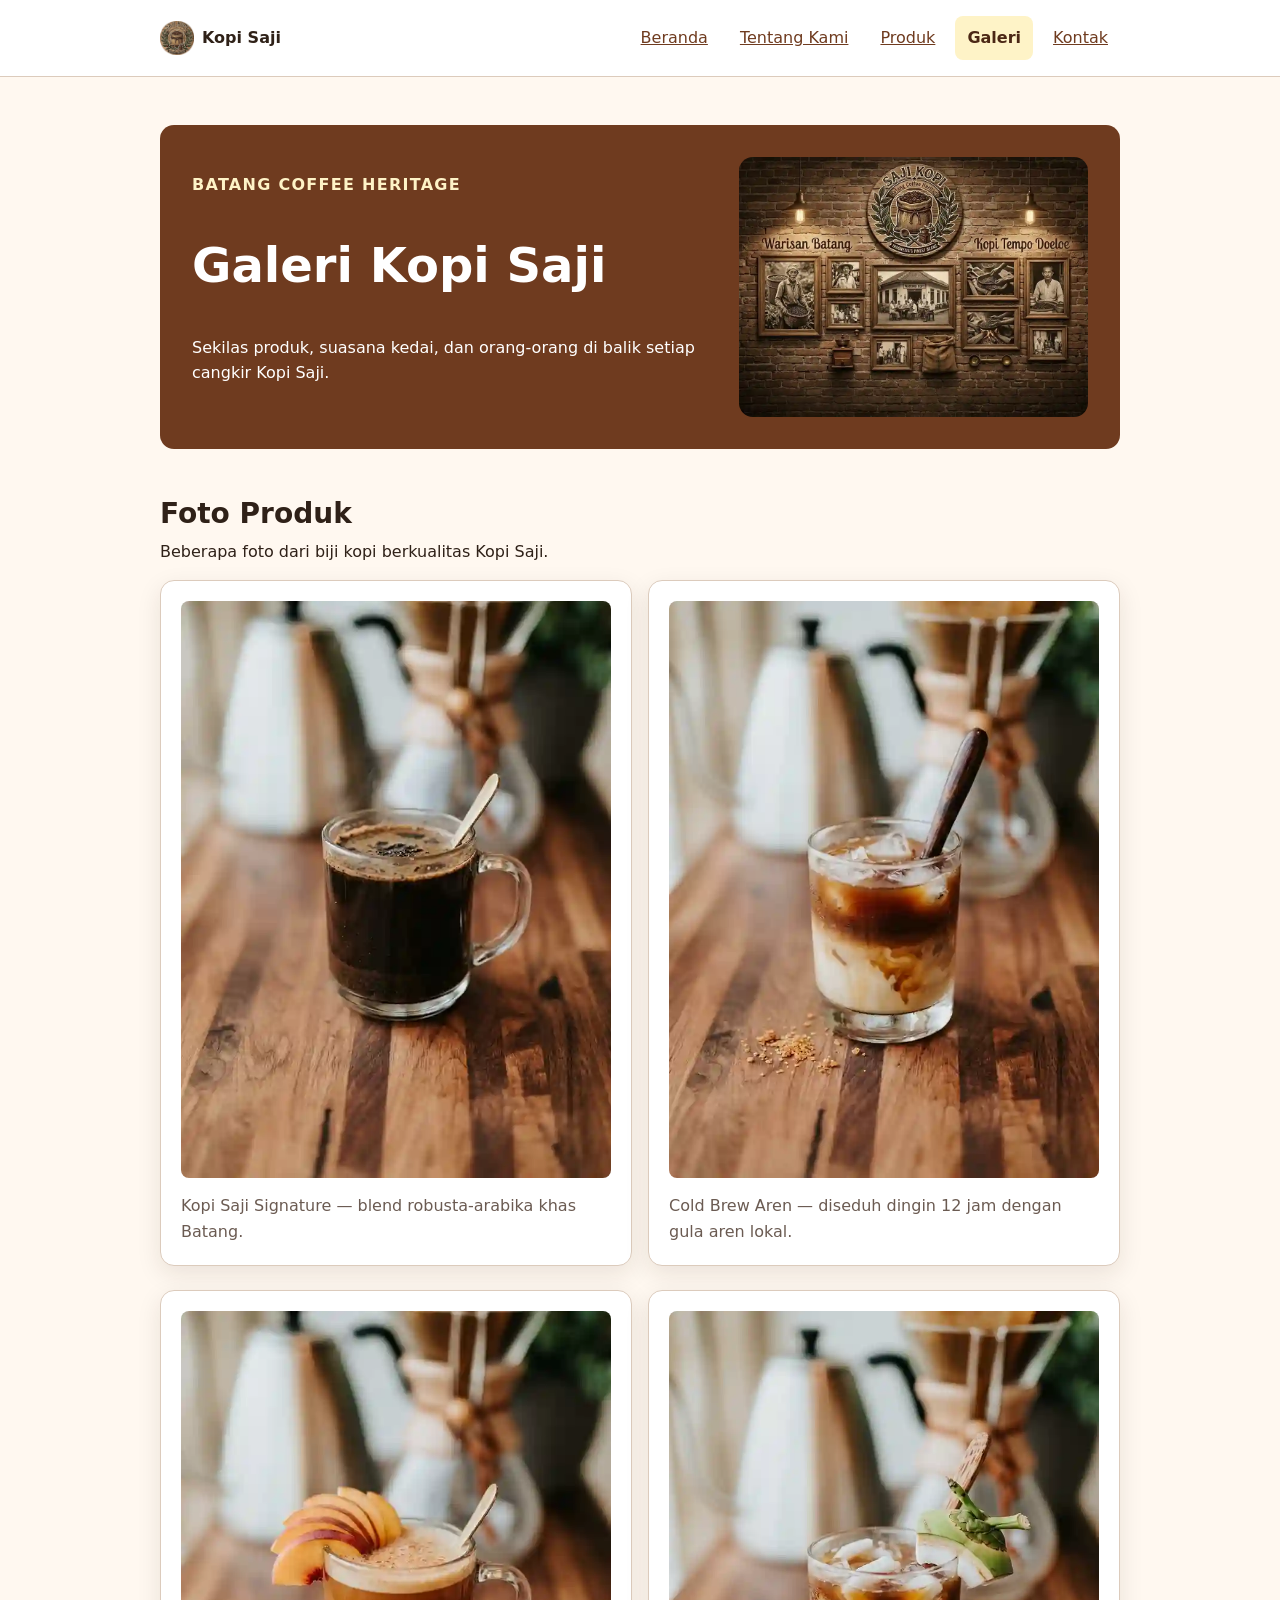
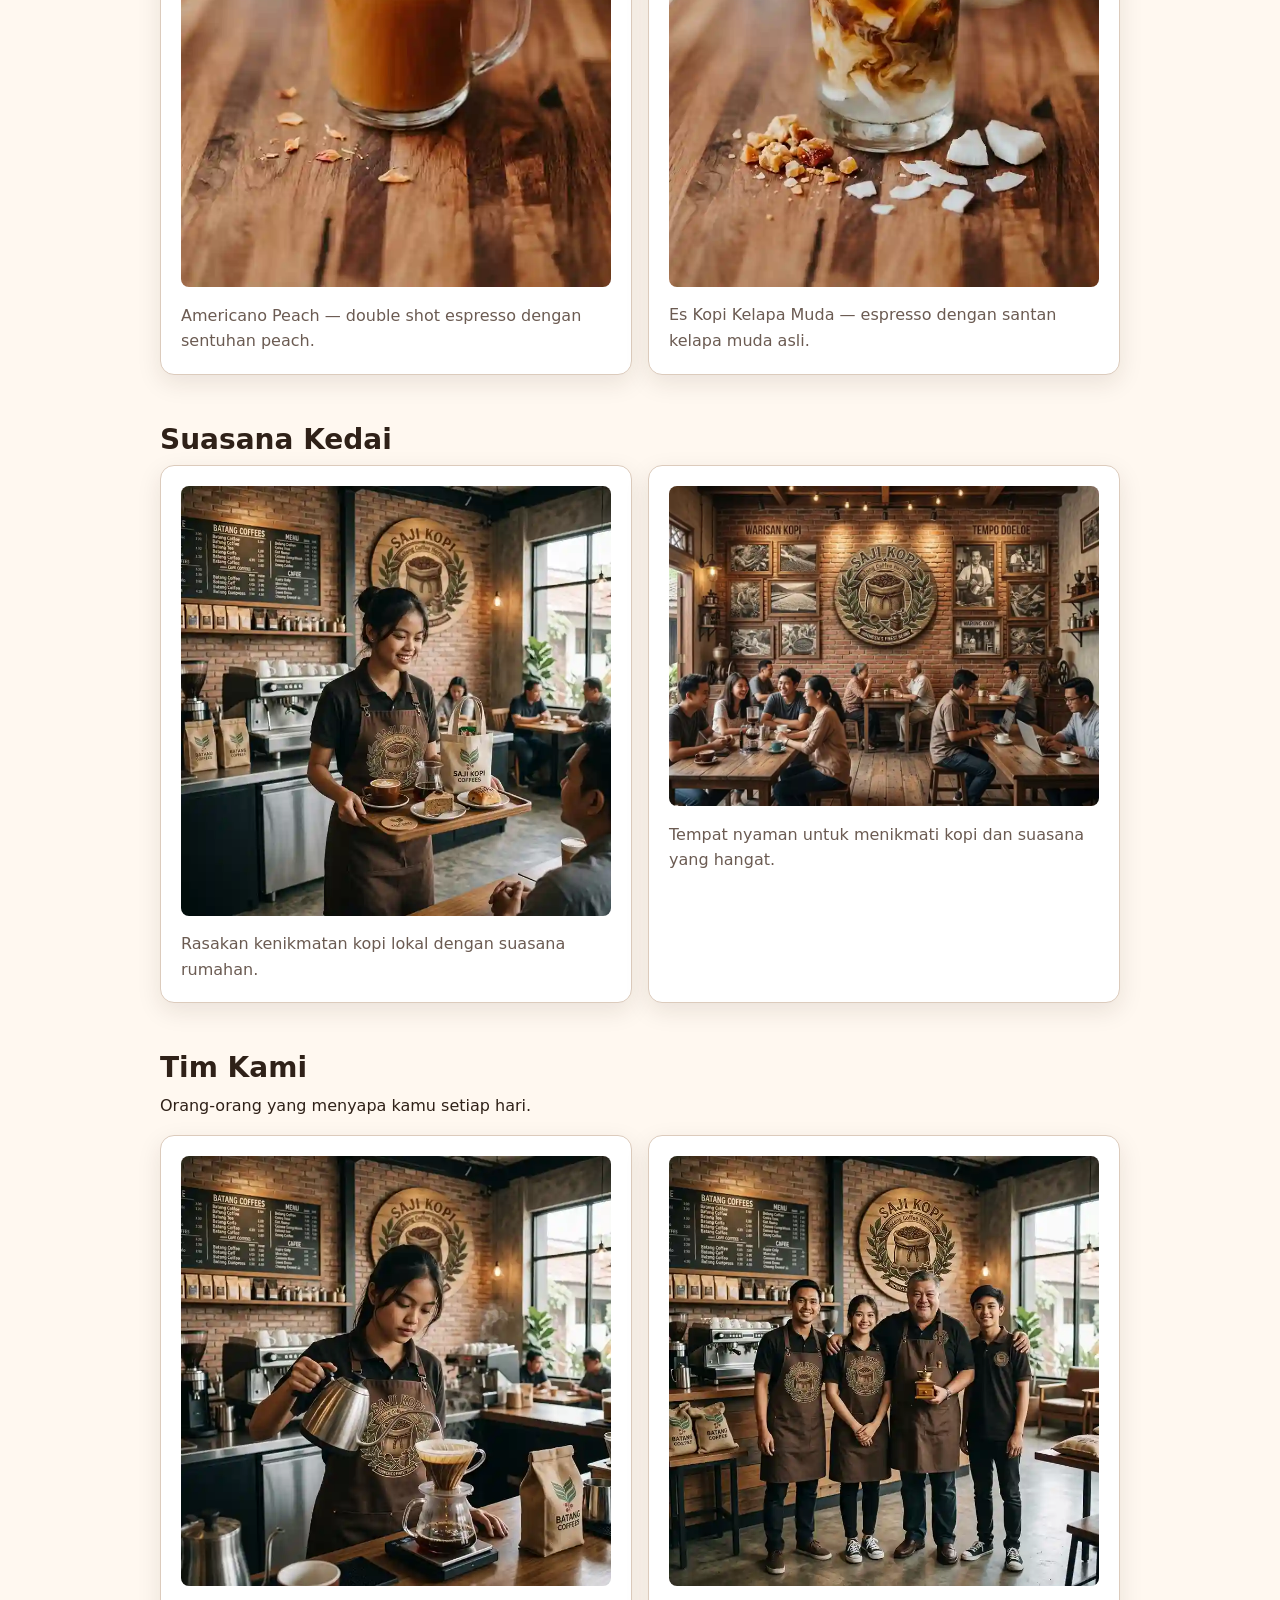
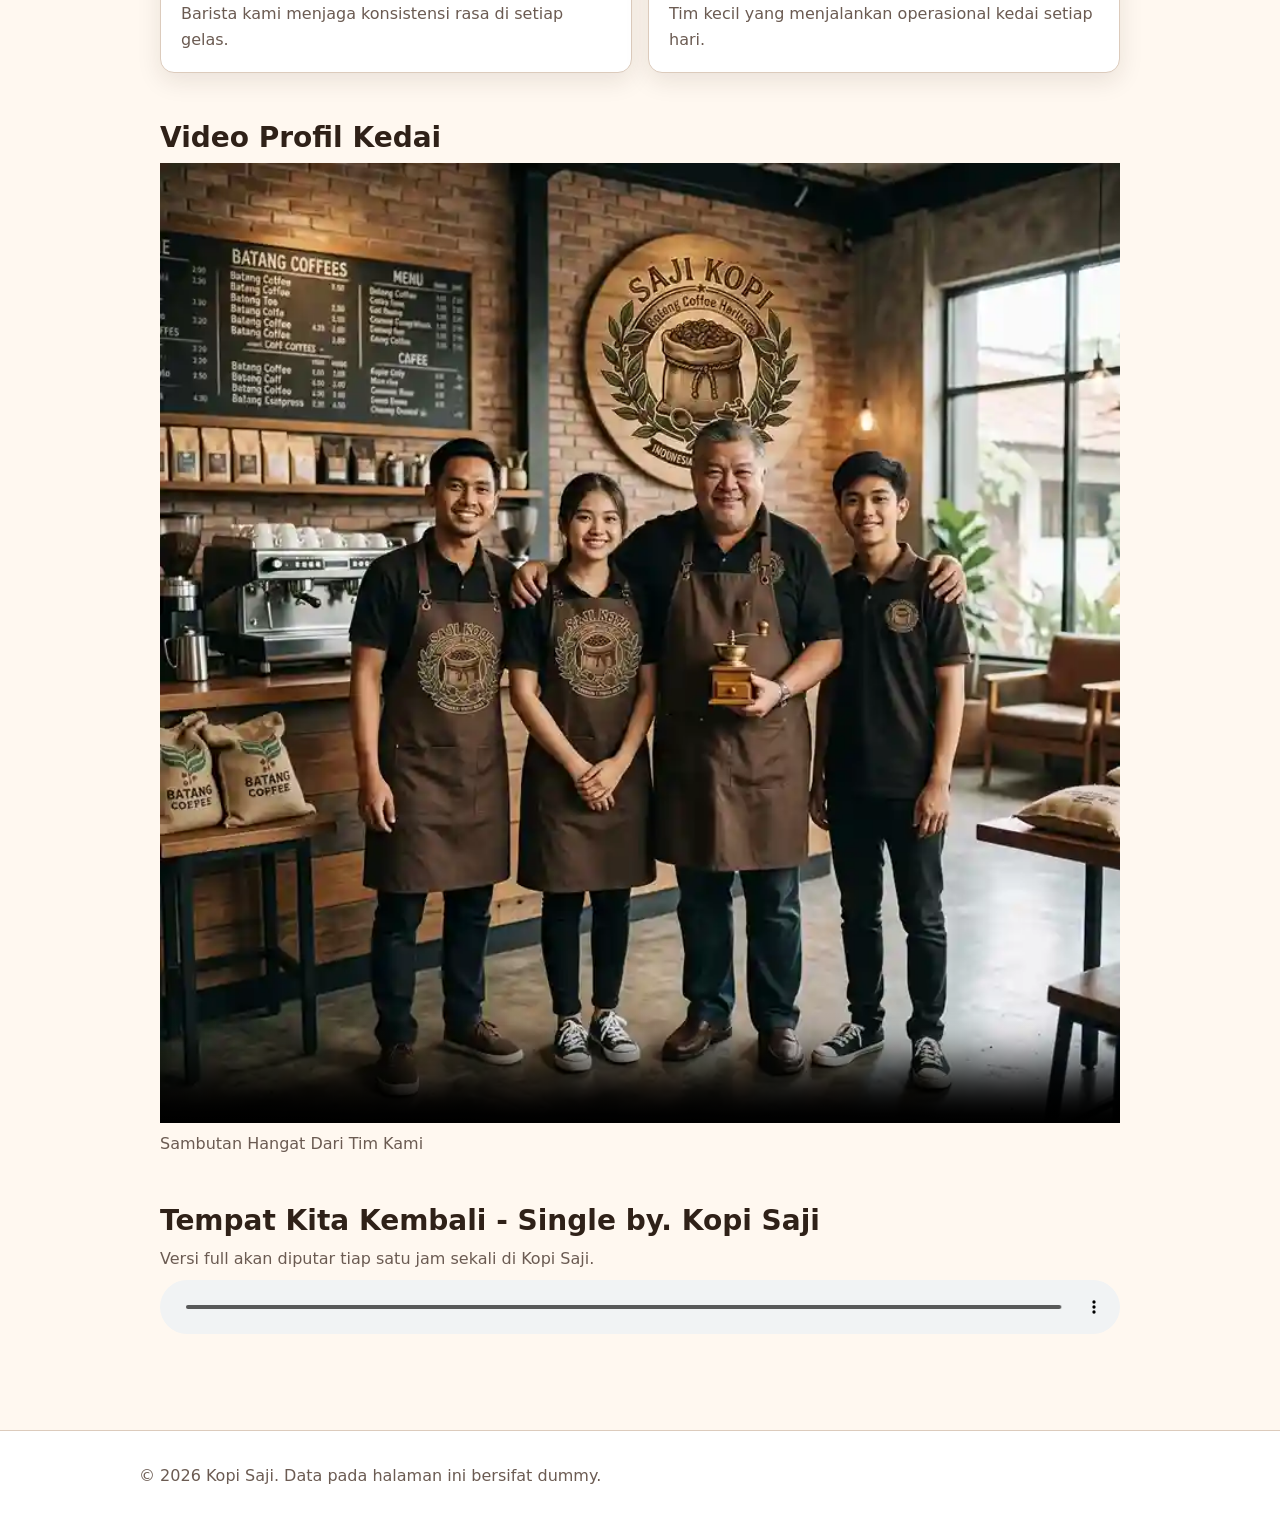
==== commit 5fff6120: "Feat (P07): Saya memberikan responsive mobile sesuai arahan dan Quality gate" ====
--- a/galeri.html
+++ b/galeri.html
@@ -5,6 +5,7 @@
     <meta charset="utf-8" />
     <meta name="viewport" content="width=device-width, initial-scale=1" />
     <title>Galeri Kopi Saji - Website UMKM</title>
+    <link rel="icon" href="favicon.ico" sizes="any" />
     <link rel="stylesheet" href="css/style.css" />
 </head>
 
@@ -26,14 +27,14 @@
         </nav>
     </header>
 
-    <main id="konten" class="page">
+    <main id="konten" class="page" tabindex="-1">
         <section class="hero" aria-labelledby="galeri-hero-title">
             <div class="hero-content">
                 <p class="eyebrow">Batang Coffee Heritage</p>
                 <h1 id="galeri-hero-title">Galeri Kopi Saji</h1>
                 <p>Sekilas produk, suasana kedai, dan orang-orang di balik setiap cangkir Kopi Saji.</p>
             </div>
-            <img class="hero-image" src="assets/images/galeri_saji.webp" alt="Bingkai tempoe doeloe saji" />
+            <img class="hero-image" src="assets/images/galeri_saji.webp" width="640" height="360" fetchpriority="high" alt="Bingkai foto bergaya tempo dulu di Kopi Saji" />
         </section>
 
         <section class="section" aria-labelledby="produk-media-title">
@@ -43,20 +44,19 @@
             </div>
             <div class="gallery-grid">
                 <figure class="media-card">
-                    <img src="assets/images/kopi_signature.webp" alt="Kopi Saji Signature disajikan dalam gelas" />
+                    <img src="assets/images/kopi_signature.webp" width="640" height="360" loading="lazy" alt="Kopi Saji Signature disajikan dalam gelas" />
                     <figcaption>Kopi Saji Signature — blend robusta-arabika khas Batang.</figcaption>
                 </figure>
                 <figure class="media-card">
-                    <img src="assets/images/cold_brew_aren.webp" alt="Cold Brew Aren dengan es dalam gelas" />
+                    <img src="assets/images/cold_brew_aren.webp" width="640" height="360" loading="lazy" alt="Cold Brew Aren dengan es dalam gelas" />
                     <figcaption>Cold Brew Aren — diseduh dingin 12 jam dengan gula aren lokal.</figcaption>
                 </figure>
                 <figure class="media-card">
-                    <img src="assets/images/peach_coffee.webp" alt="Americano Peach dengan potongan buah peach" />
+                    <img src="assets/images/peach_coffee.webp" width="640" height="360" loading="lazy" alt="Americano Peach dengan potongan buah peach" />
                     <figcaption>Americano Peach — double shot espresso dengan sentuhan peach.</figcaption>
                 </figure>
                 <figure class="media-card">
-                    <img src="assets/images/es_kopi_kelapa.webp"
-                        alt="Es Kopi Kelapa Muda dengan serutan kelapa di atasnya" />
+                    <img src="assets/images/es_kopi_kelapa.webp" width="640" height="360" loading="lazy" alt="Es Kopi Kelapa Muda dengan serutan kelapa di atasnya" />
                     <figcaption>Es Kopi Kelapa Muda — espresso dengan santan kelapa muda asli.</figcaption>
                 </figure>
             </div>
@@ -68,12 +68,11 @@
             </div>
             <div class="gallery-grid">
                 <figure class="media-card">
-                    <img src="assets/images/waiters_saji.webp"
-                        alt="Suasana kedai Kopi Saji dengan waiters yang siap melayani" />
+                    <img src="assets/images/waiters_saji.webp" width="640" height="360" loading="lazy" alt="Suasana kedai Kopi Saji dengan waiters yang siap melayani" />
                     <figcaption>Rasakan kenikmatan kopi lokal dengan suasana rumahan.</figcaption>
                 </figure>
                 <figure class="media-card">
-                    <img src="assets/images/suasana_saji.webp" alt="Suasana pelanggan di kedai Kopi Saji" />
+                    <img src="assets/images/suasana_saji.webp" width="640" height="360" loading="lazy" alt="Suasana pelanggan di kedai Kopi Saji" />
                     <figcaption>Tempat nyaman untuk menikmati kopi dan suasana yang hangat.</figcaption>
                 </figure>
             </div>
@@ -86,11 +85,11 @@
             </div>
             <div class="gallery-grid">
                 <figure class="media-card">
-                    <img src="assets/images/barista_saji.webp" alt="Barista Kopi Saji sedang menyeduh kopi" />
+                    <img src="assets/images/barista_saji.webp" width="640" height="360" loading="lazy" alt="Barista Kopi Saji sedang menyeduh kopi" />
                     <figcaption>Barista kami menjaga konsistensi rasa di setiap gelas.</figcaption>
                 </figure>
                 <figure class="media-card">
-                    <img src="assets/images/saji_team.webp" alt="Tim Kopi Saji berfoto bersama di depan kedai" />
+                    <img src="assets/images/saji_team.webp" width="640" height="360" loading="lazy" alt="Tim Kopi Saji berfoto bersama di depan kedai" />
                     <figcaption>Tim kecil yang menjalankan operasional kedai setiap hari.</figcaption>
                 </figure>
             </div>
@@ -101,7 +100,7 @@
                 <h2 id="video-title">Video Profil Kedai</h2>
             </div>
             <div class="video-wrap">
-                <video controls poster="assets/images/saji_team.webp" aria-describedby="video-note">
+                <video controls preload="none" playsinline poster="assets/images/saji_team.webp" aria-describedby="video-note">
                     <source src="assets/video/video_tim_saji.mp4" type="video/mp4">
                     Browser Anda tidak mendukung pemutar video. Silakan unduh video profil kedai melalui tautan
                     WhatsApp kami.
--- a/css/style.css
+++ b/css/style.css
@@ -1,10 +1,3 @@
-/* =====================================================
-   Kopi Saji - style.css (P06: Layout Grid dan Flexbox)
-   Halaman utama P06: kontak.html
-   Tanpa media query atau breakpoint (ditunda ke P07)
-   ===================================================== */
-
-/* ---------- 1. Design token P05 ---------- */
 :root {
     --color-primary: #6f3b1f;
     --color-primary-strong: #4b2715;
@@ -30,9 +23,13 @@
     --color-highlight-strong: #fde68a;
     --color-success: #166534;
     --color-success-bg: #f0fdf4;
-}
-
-/* ---------- 2. Base ---------- */
+    --space-section: clamp(1.5rem, 1rem + 3vw, 3rem);
+    --space-card: clamp(0.75rem, 0.5rem + 1.5vw, 1.25rem);
+    --space-hero: clamp(1rem, 0.5rem + 4vw, 2rem);
+    --text-h2: clamp(1.375rem, 1.1rem + 1.2vw, 1.75rem);
+    --tap-size: 2.75rem;
+}
+
 *,
 *::before,
 *::after {
@@ -41,6 +38,7 @@
 
 html {
     color-scheme: light;
+    -webkit-text-size-adjust: 100%;
 }
 
 body {
@@ -57,10 +55,15 @@
 h3 {
     line-height: 1.2;
     text-wrap: balance;
+    overflow-wrap: break-word;
 }
 
 h1 {
     font-size: clamp(2rem, 6vw, 3rem);
+}
+
+h2 {
+    font-size: var(--text-h2);
 }
 
 p,
@@ -82,6 +85,10 @@
     margin: 0;
 }
 
+.brand-mark {
+    flex: none;
+}
+
 figcaption,
 caption {
     color: var(--color-muted);
@@ -100,7 +107,6 @@
     outline-offset: 3px;
 }
 
-/* ---------- 3. Skip link ---------- */
 .skip-link {
     position: absolute;
     top: -5rem;
@@ -114,7 +120,6 @@
     top: var(--space-3);
 }
 
-/* ---------- 4. Header, navigasi, footer ---------- */
 .site-header,
 .site-footer {
     padding: var(--space-3) var(--space-4);
@@ -123,7 +128,7 @@
 }
 
 .site-footer {
-    margin-top: var(--space-5);
+    margin-top: var(--space-section);
     color: var(--color-muted);
     text-align: center;
     border-top: 1px solid var(--color-border);
@@ -137,26 +142,35 @@
 }
 
 .page {
-    padding-block: var(--space-5);
-}
-
-/* Flexbox #1: navigasi (main axis = horizontal, cross axis = vertikal) */
+    padding-block: var(--space-section);
+}
+
 .nav {
     display: flex;
+    flex-direction: column;
+    gap: var(--space-3);
+    align-items: flex-start;
+}
+
+.nav-list {
+    display: flex;
+    flex-direction: row;
+    gap: 0 var(--space-1);
     flex-wrap: wrap;
-    gap: var(--space-3);
-    align-items: center;
-    justify-content: space-between;
-}
-
-/* Flexbox #2: daftar link navigasi */
-.nav-list {
-    display: flex;
-    flex-wrap: wrap;
-    gap: var(--space-2);
     padding: 0;
     margin: 0;
     list-style: none;
+}
+
+.nav-list a,
+.brand {
+    display: inline-flex;
+    align-items: center;
+    min-height: var(--tap-size);
+}
+
+.nav-list a {
+    padding-inline: var(--space-2);
 }
 
 .brand {
@@ -177,7 +191,6 @@
     border-radius: var(--radius-sm);
 }
 
-/* ---------- 5. Teks pendukung & seksi ---------- */
 .eyebrow {
     margin: 0 0 var(--space-1);
     color: var(--color-primary);
@@ -187,7 +200,7 @@
 }
 
 .section {
-    margin-top: var(--space-5);
+    margin-top: var(--space-section);
 }
 
 .section-head h2 {
@@ -203,10 +216,13 @@
     font-weight: 800;
 }
 
-/* ---------- 6. Tombol & tautan tombol ---------- */
 button,
 .button {
-    display: inline-block;
+    display: inline-flex;
+    align-items: center;
+    justify-content: center;
+    min-height: var(--tap-size);
+    text-align: center;
     padding: var(--space-2) var(--space-3);
     color: var(--color-surface);
     font: inherit;
@@ -250,7 +266,6 @@
     background: var(--color-surface);
 }
 
-/* ---------- 7. Kartu (komponen dasar) ---------- */
 .product-card,
 .media-card,
 .form-card,
@@ -258,17 +273,17 @@
 .value-item,
 .contact-card,
 .aside-note,
-.price-table-wrap {
-    padding: var(--space-3);
+.price-table-wrap,
+.table-scroll {
+    padding: var(--space-card);
     background: var(--color-surface);
     border: 1px solid var(--color-border);
     border-radius: var(--radius-md);
     box-shadow: var(--shadow-card);
 }
 
-/* Flexbox #3: card vertikal (main axis = vertikal) */
 .product-card {
-    position: relative; /* containing block untuk .product-badge */
+    position: relative;
     display: flex;
     flex-direction: column;
     gap: var(--space-1);
@@ -291,7 +306,6 @@
     margin-top: var(--space-1);
 }
 
-/* Flexbox #4: judul + harga (main axis = horizontal) */
 .product-header {
     display: flex;
     gap: var(--space-2);
@@ -299,9 +313,8 @@
     justify-content: space-between;
 }
 
-/* Positioning: badge menempel di dalam card (containing block = .product-card) */
 article.product-card {
-    padding-top: var(--space-5); /* ruang untuk badge agar tidak menimpa judul */
+    padding-top: var(--space-5);
 }
 
 .product-badge {
@@ -329,7 +342,12 @@
     border-radius: var(--radius-lg);
 }
 
-/* Flexbox #5: aksi card (main axis = horizontal, wrap) */
+.card-actions a:not(.button) {
+    display: inline-flex;
+    align-items: center;
+    min-height: var(--tap-size);
+}
+
 .card-actions {
     display: flex;
     flex-wrap: wrap;
@@ -338,25 +356,27 @@
     margin-top: auto;
 }
 
-/* ---------- 8. CSS Grid: hero & halaman ---------- */
-/* Grid hero (semua halaman): 2 kolom (teks | gambar) */
 .hero {
     display: grid;
-    grid-template-columns: 1.2fr 0.8fr;
+    grid-template-columns: 1fr;
     gap: var(--space-4);
     align-items: center;
-    padding: var(--space-5);
+    padding: var(--space-hero);
     color: var(--color-surface);
     background: var(--color-primary);
     border-radius: var(--radius-md);
 }
 
+.hero :focus-visible {
+    outline-color: var(--color-highlight);
+}
+
 .hero .eyebrow {
     color: var(--color-highlight);
 }
 
 .hero-content {
-    min-width: 0; /* cegah teks panjang melebarkan track Grid */
+    min-width: 0;
 }
 
 .hero-image {
@@ -364,23 +384,11 @@
     border-radius: var(--radius-md);
 }
 
-/* Grid katalog produk: 3 kolom */
-.product-grid {
-    display: grid;
-    grid-template-columns: repeat(3, minmax(0, 1fr));
-    gap: var(--space-4) var(--space-3);
-}
-
-/* Varian beranda: 4 menu favorit -> 2 x 2 */
-.product-grid--two {
-    grid-template-columns: repeat(2, minmax(0, 1fr));
-}
-
-/* Grid galeri: 2 kolom */
+.product-grid,
 .gallery-grid {
     display: grid;
-    grid-template-columns: repeat(2, minmax(0, 1fr));
-    gap: var(--space-3);
+    grid-template-columns: 1fr;
+    gap: var(--space-4) var(--space-3);
 }
 
 .media-card figcaption {
@@ -392,11 +400,10 @@
     border-radius: var(--radius-sm);
 }
 
-/* Grid nilai (Tentang) dan info kontak (Beranda): 3 kolom */
 .values-grid,
 .contact-card {
     display: grid;
-    grid-template-columns: repeat(3, minmax(0, 1fr));
+    grid-template-columns: 1fr;
     gap: var(--space-3);
 }
 
@@ -411,7 +418,7 @@
 }
 
 .aside-note {
-    margin-top: var(--space-5);
+    margin-top: var(--space-section);
     background: var(--color-highlight);
 }
 
@@ -419,9 +426,18 @@
     padding-left: var(--space-4);
 }
 
-/* ---------- 9. Tabel ---------- */
-.price-table-wrap {
+.table-scroll {
+    max-width: 100%;
     overflow-x: auto;
+}
+
+.table-scroll:focus-visible {
+    outline: 3px solid var(--color-focus);
+    outline-offset: 3px;
+}
+
+.price-cell {
+    white-space: nowrap;
 }
 
 table {
@@ -446,7 +462,6 @@
     background: var(--color-surface-soft);
 }
 
-/* ---------- 10. Media ---------- */
 .video-wrap {
     display: flex;
     flex-direction: column;
@@ -463,19 +478,16 @@
     color: var(--color-muted);
 }
 
-/* ---------- 11. HALAMAN UTAMA P06: Kontak ---------- */
-/* Grid level 1: 2 kolom (form | sidebar), kolom form lebih lebar */
 .contact-layout {
     display: grid;
-    grid-template-columns: minmax(0, 1.6fr) minmax(0, 1fr);
+    grid-template-columns: minmax(0, 1fr);
     gap: var(--space-4);
     align-items: start;
 }
 
-/* Grid level 2 (nested): 2 kolom field di dalam form */
 .form-card {
     display: grid;
-    grid-template-columns: repeat(2, minmax(0, 1fr));
+    grid-template-columns: minmax(0, 1fr);
     gap: var(--space-3);
 }
 
@@ -530,17 +542,18 @@
 
 input[type="radio"],
 input[type="checkbox"] {
-    width: auto;
-}
-
-/* Flexbox #6: grup pilihan radio (main axis = horizontal, wrap) */
+    flex: none;
+    width: 1.25rem;
+    height: 1.25rem;
+    margin: 0;
+}
+
 .choice-group {
     display: flex;
     flex-wrap: wrap;
     gap: var(--space-2) var(--space-4);
 }
 
-/* Flexbox #7: radio + label sebaris (cross axis = center) */
 .choice {
     display: flex;
     gap: var(--space-1);
@@ -548,12 +561,12 @@
 }
 
 .choice label {
-    display: inline;
-    margin: 0;
+    display: inline-block;
+    margin: 0;
+    padding-block: var(--space-1);
     font-weight: 400;
 }
 
-/* Flexbox #8: form action (main axis = horizontal, rata kanan) */
 .form-actions {
     display: flex;
     flex-wrap: wrap;
@@ -562,7 +575,6 @@
     justify-content: flex-end;
 }
 
-/* Flexbox #9: sidebar (main axis = vertikal) */
 .contact-side {
     display: flex;
     flex-direction: column;
@@ -609,4 +621,47 @@
     color: var(--color-success);
     background: var(--color-success-bg);
     border: 2px solid var(--color-success);
+}
+
+@media (min-width: 42rem) {
+    .gallery-grid,
+    .product-grid--two,
+    .form-card {
+        grid-template-columns: repeat(2, minmax(0, 1fr));
+    }
+}
+
+@media (min-width: 48rem) {
+    .hero {
+        grid-template-columns: 1.2fr 0.8fr;
+    }
+
+    .product-grid {
+        grid-template-columns: repeat(2, minmax(0, 1fr));
+    }
+
+    .values-grid,
+    .contact-card {
+        grid-template-columns: repeat(3, minmax(0, 1fr));
+    }
+}
+
+@media (min-width: 60rem) {
+    .nav {
+        flex-direction: row;
+        align-items: center;
+        justify-content: space-between;
+    }
+
+    .product-grid {
+        grid-template-columns: repeat(3, minmax(0, 1fr));
+    }
+
+    .product-grid--two {
+        grid-template-columns: repeat(2, minmax(0, 1fr));
+    }
+
+    .contact-layout {
+        grid-template-columns: minmax(0, 1.6fr) minmax(0, 1fr);
+    }
 }
